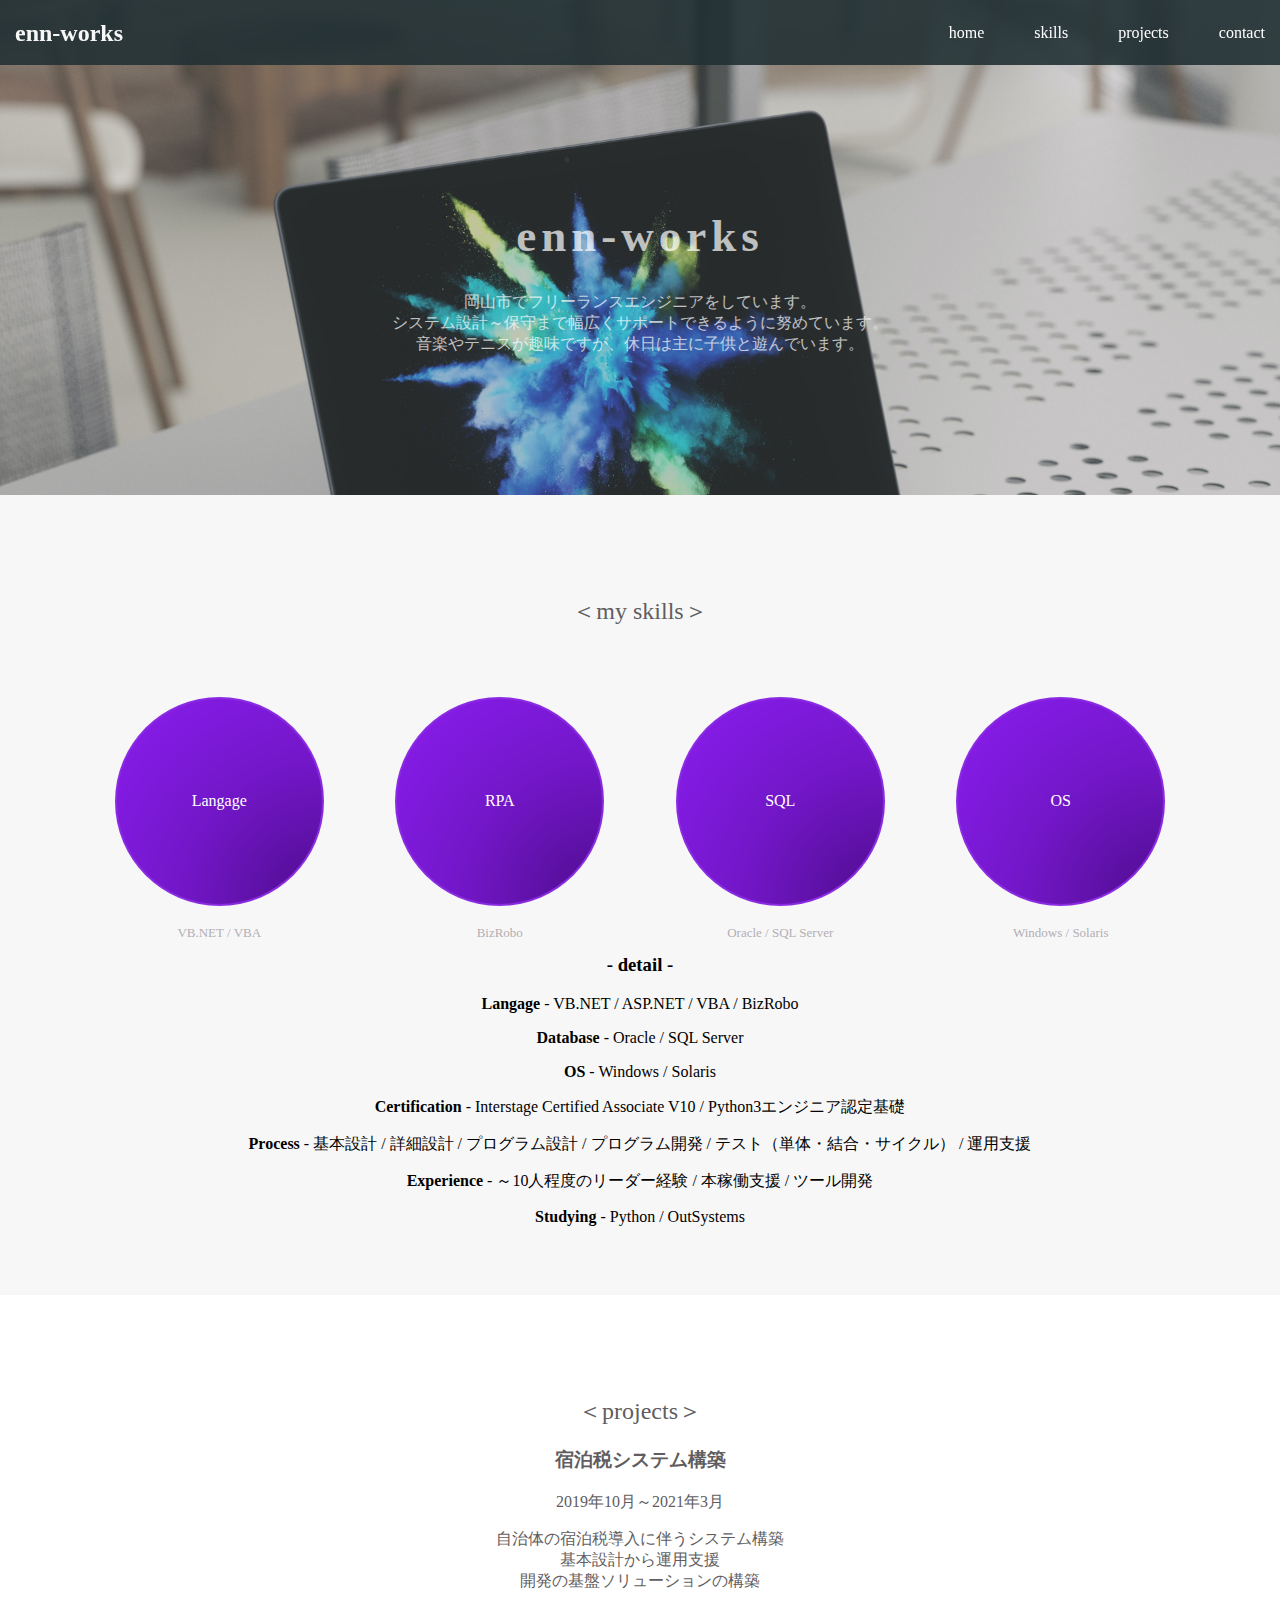
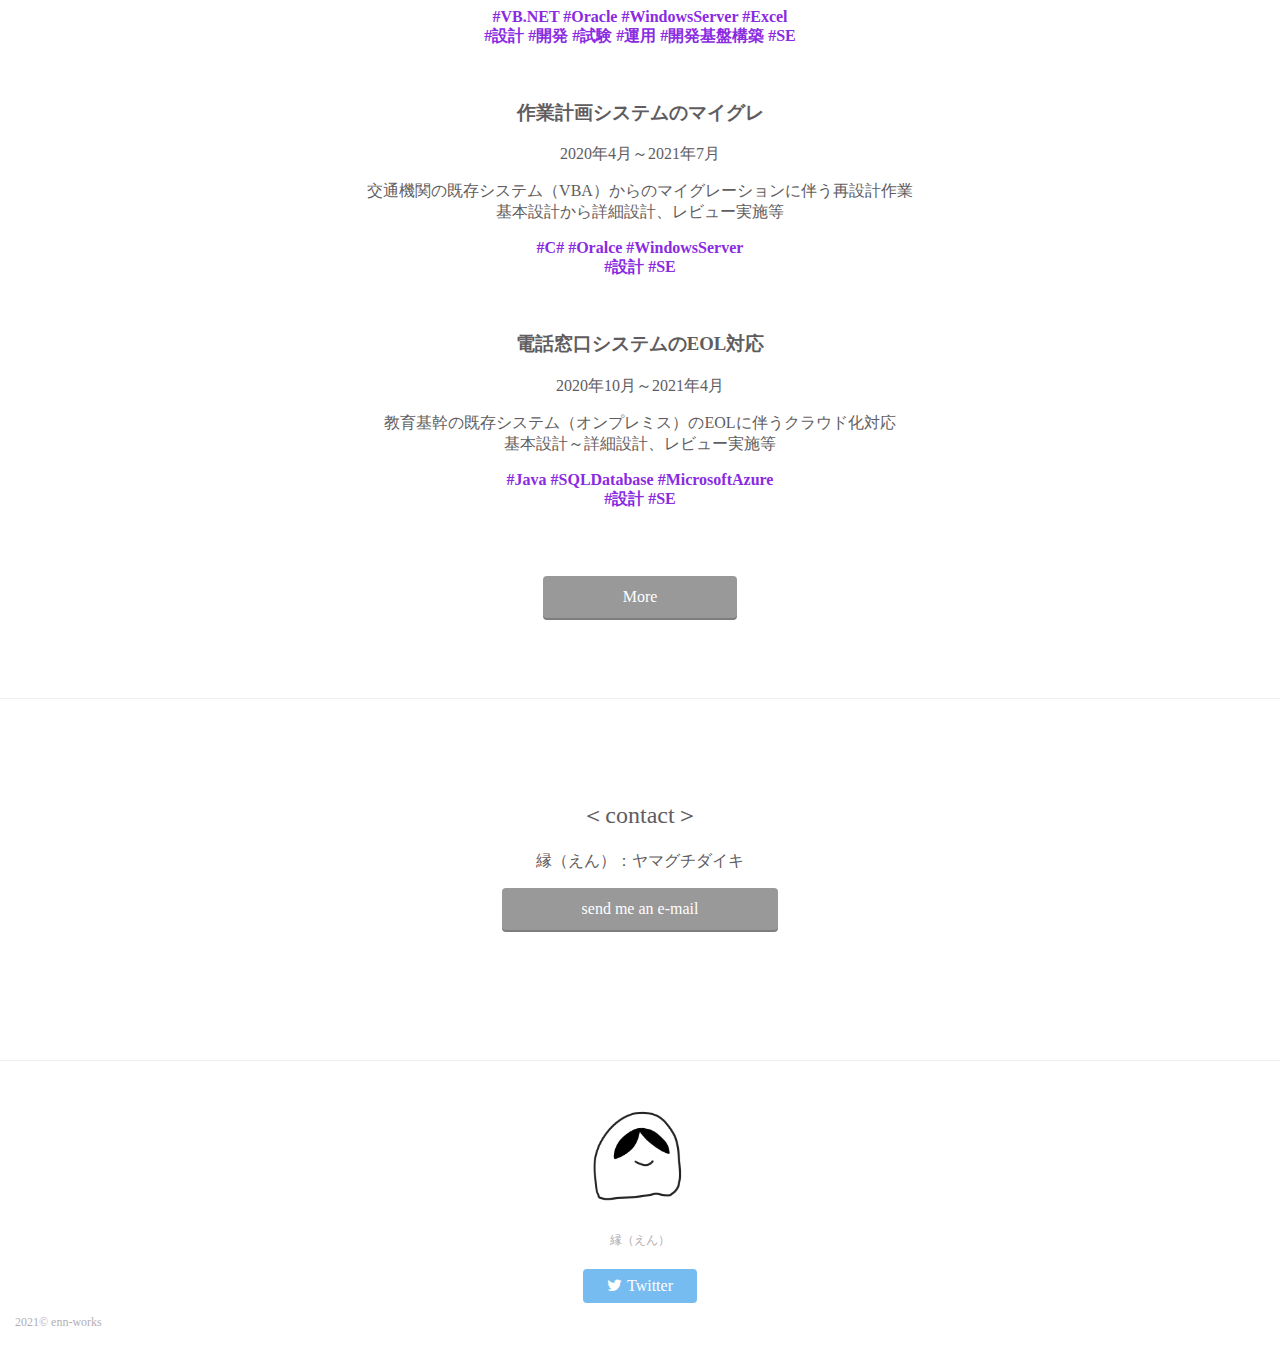
==== index.html @ 884e98d0 "Update index.html" ====
<!DOCTYPE html>
<html>

<head>
  <meta charset="utf-8">
  <meta name="viewport" content="width=device-width, initial-scale=1.0">
  <title>enn-works</title>
  <link rel="icon" href="/favicon.ico" id="favicon">
  <link href="https://maxcdn.bootstrapcdn.com/font-awesome/4.7.0/css/font-awesome.min.css" rel="stylesheet"
    integrity="sha384-wvfXpqpZZVQGK6TAh5PVlGOfQNHSoD2xbE+QkPxCAFlNEevoEH3Sl0sibVcOQVnN" crossorigin="anonymous">
  <link rel="stylesheet" type="text/css" href="stylesheet.css">
</head>

<body>
  <header>
    <div class="container">
      <div class="header-left">
        <h2>enn-works</h2>
      </div>
      <span class="fa fa-bars menu-icon"></span>
      <div class="header-right">
        <a href="index.html">home</a>
        <a href="#skills">skills</a>
        <a href="#projects">projects</a>
        <a href="#contact">contact</a>
      </div>
    </div>
  </header>
  <div class="top-wrapper">
    <div class="container">
      <h1>enn-works</h1>
      <p>岡山市でフリーランスエンジニアをしています。<br>システム設計～保守まで幅広くサポートできるように努めています。<br>音楽やテニスが趣味ですが、休日は主に子供と遊んでいます。</p>
    </div>
  </div>
  <div class="skill-wrapper" id="skills">
    <div class="container">
      <div class="heading">
        <h2>＜my skills＞</h2>
      </div>
      <div class="skills">
        <div class="skill">
          <div class="skill-icon">
            <img src="skills.png">
            <p>Langage</p>
          </div>
          <p class="text-contents">VB.NET / VBA</p>
        </div>
        <div class="skill">
          <div class="skill-icon">
            <img src="skills.png">
            <p>RPA</p>
          </div>
          <p class="text-contents">BizRobo</p>
        </div>
        <div class="skill">
          <div class="skill-icon">
            <img src="skills.png">
            <p>SQL</p>
          </div>
          <p class="text-contents">Oracle / SQL Server</p>
        </div>
        <div class="skill">
          <div class="skill-icon">
            <img src="skills.png">
            <p>OS</p>
          </div>
          <p class="text-contents">Windows / Solaris</p>
        </div>
        <br><br>
        <div class="">
          <h3>- detail -</h3>
          <p><b>Langage</b> - VB.NET / ASP.NET / VBA / BizRobo</p>
          <p><b>Database</b> - Oracle / SQL Server</p>
          <p><b>OS</b> - Windows / Solaris</p>
          <p><b>Certification</b> - Interstage Certified Associate V10 / Python3エンジニア認定基礎</p>
          <p><b>Process</b> - 基本設計 / 詳細設計 / プログラム設計 / プログラム開発 / テスト（単体・結合・サイクル） / 運用支援</p>
          <p><b>Experience</b> - ～10人程度のリーダー経験 / 本稼働支援 / ツール開発</p>
          <p><b>Studying</b> - Python / OutSystems</p>
        </div>
      </div>
      <div class="clear"></div>
    </div>
  </div>
  <div class="message-wrapper" id="projects">
    <div class="container">
      <div class="heading">
        <h2>＜projects＞</h2>
        <h3><b>宿泊税システム構築</b></h3>
        <p>2019年10月～2021年3月</p>
        <p>自治体の宿泊税導入に伴うシステム構築<br>基本設計から運用支援<br>開発の基盤ソリューションの構築</p>
        <p class="tag">#VB.NET #Oracle #WindowsServer #Excel<br>#設計 #開発 #試験 #運用 #開発基盤構築 #SE</p>
        <br>
        <h3><b>作業計画システムのマイグレ</b></h3>
        <p>2020年4月～2021年7月</p>
        <p>交通機関の既存システム（VBA）からのマイグレーションに伴う再設計作業<br>基本設計から詳細設計、レビュー実施等</p>
        <p class="tag">#C# #Oralce #WindowsServer<br>#設計 #SE</p>
        <br>
        <h3><b>電話窓口システムのEOL対応</b></h3>
        <p>2020年10月～2021年4月</p>
        <p>教育基幹の既存システム（オンプレミス）のEOLに伴うクラウド化対応<br>基本設計～詳細設計、レビュー実施等</p>
        <p class="tag">#Java #SQLDatabase #MicrosoftAzure<br>#設計 #SE</p>
      </div>
      <a href="projects.html"><span class="btn message">More</span></a>
    </div>
  </div>
  <div class="message-wrapper" id="contact">
    <div class="container">
      <div class="heading">
        <h2>＜contact＞</h2>
        <p>縁（えん）：ヤマグチダイキ</p>
        <a href="mailto:oensystems&#64;gmail.com"><span class="btn message">send me an e-mail</span></a>
      </div>
    </div>
  </div>
  <footer>
    <div class="container">
      <div class="btn-wrapper">
        <img src="enn-icon.png">
        <p>縁（えん）</p>
        <a href="https://twitter.com/enn_works" class="btn twitter"><span class="fa fa-twitter"></span>Twitter</a>
      </div>
      <p>2021© enn-works</p>
    </div>
  </footer>
</body>

</html>
---- stylesheet.css ----
* {
  box-sizing: border-box;
}

body {
  margin: 0;
  font-family: "Hiragino Kaku Gothic ProN";
}

a {
  text-decoration: none;
}

.container {
  width: 100%;
  padding: 0 15px;
  margin: 0 auto;
}

.top-wrapper {
  padding: 180px 0 100px 0;
  background-image: url(top.png);
  background-size: cover;
  color: white;
  text-align: center;
}

.top-wrapper h1 {
  opacity: 0.7;
  font-size: 45px;
  letter-spacing: 5px;
}

.top-wrapper p {
  opacity: 0.7;
  font-size: 16px;
  margin-bottom: 40px;
}

.btn-wrapper {
  text-align: center;
}

.btn-wrapper p {
  margin-bottom: 20px;
}

.signup {
  background-color: #239b76;
}

.facebook {
  background-color: #3b5998;
  margin-right: 10px;
}

.twitter {
  background-color: #55acee;
}

.btn {
  padding: 8px 24px;
  color: white;
  display: inline-block;
  opacity: 0.8;
  border-radius: 4px;
  text-align: center;
}

.btn:hover {
  opacity: 1;
}

.fa {
  margin-right: 5px;
}

header {
  height: 65px;
  width: 100%;
  background-color: rgba(34,49,52,0.9);
  position :fixed;
  top: 0;
  z-index: 10;
}

.logo {
  width: 124px;
  margin-top: 20px;
}

.header-left {
  float: left;
  color: #f7f7f7;
}

.header-right {
  float: right;
  margin-right: -25px;
}

.header-right a {
  line-height: 65px;
  padding: 0 25px;
  color: white;
  display: block;
  float: left;
  transition: all 0.5s;
}

.header-right a:hover {
  background-color: rgba(255,255,255,0.3);
}

.skill-wrapper {
  height: 800px;
  padding-bottom: 80px;
  padding-left: 5%;
  padding-right: 5%;
  background-color: #f7f7f7;
  text-align: center;
}

.heading {
  padding-top: 80px;
  padding-bottom: 50px;
  color: #5f5d60;
}

.heading h2 {
  font-weight: normal;
}

.skill {
  float: left;
  width: 25%;
}

.skill-icon {
  position: relative;
}

.skill-icon p {
  position: absolute;
  top: 37%;
  width: 100%;
  color: white;
}

.text-contents {
  width: 80%;
  display: inline-block;
  margin-top: 15px;
  font-size: 13px;
  color: #b3aeb5;
}

.heading h3 {
  font-weight: normal;
}

.message-wrapper {
  border-bottom: 1px solid #eee;
  padding-bottom: 80px;
  text-align: center;
}

.message {
  padding: 12px 80px;
  background-color:gray;
  cursor: pointer;
  box-shadow: 0px 2px #5f5d60;
}

.tag {
  font-weight: bold;
  color:blueviolet;
}

.message:active {
  position: relative;
  top: 7px;
  box-shadow: none;
}

footer img {
  width: 125px;
}

footer p {
  color: #b3aeb5;
  font-size: 12px;
}

footer {
  padding-top: 30px;
  padding-bottom: 20px;
}

.menu-icon {
  color: white;
  float: right;
  font-size: 25px;
  padding: 21px 0;
  display: none;
}

.clear {
  clear: left;
}

@media all and (max-width: 1000px) {
  .skill {
    width: 50%;
    margin-bottom: 50px;
  }

  .skill-wrapper {
    height: 990px;
  }

  footer {
    text-align: center;
  }
}

@media all and (max-width: 750px) {
  .top-wrapper h1 {
    font-size: 32px;
  }

  .heading h2 {
    font-size: 20px;
  }
}

@media all and (max-width: 670px) {
  .header-right {
    display: none;
  }

  .menu-icon {
    display: block;
  }

  .top-wrapper .btn {
    width: 100%;
  }

  .twitter {
    margin-top: 10px;
  }

  .top-wrapper {
    text-align: left;
  }

  .top-wrapper h1 {
    font-size: 24px;
  }

  .top-wrapper p {
    font-size: 14px;
  }

  .skill {
    width: 100%;
  }

  .skill-wrapper {
    height: 2500px;
  }

  .message-wrapper .btn {
    width: 100%;
  }
}
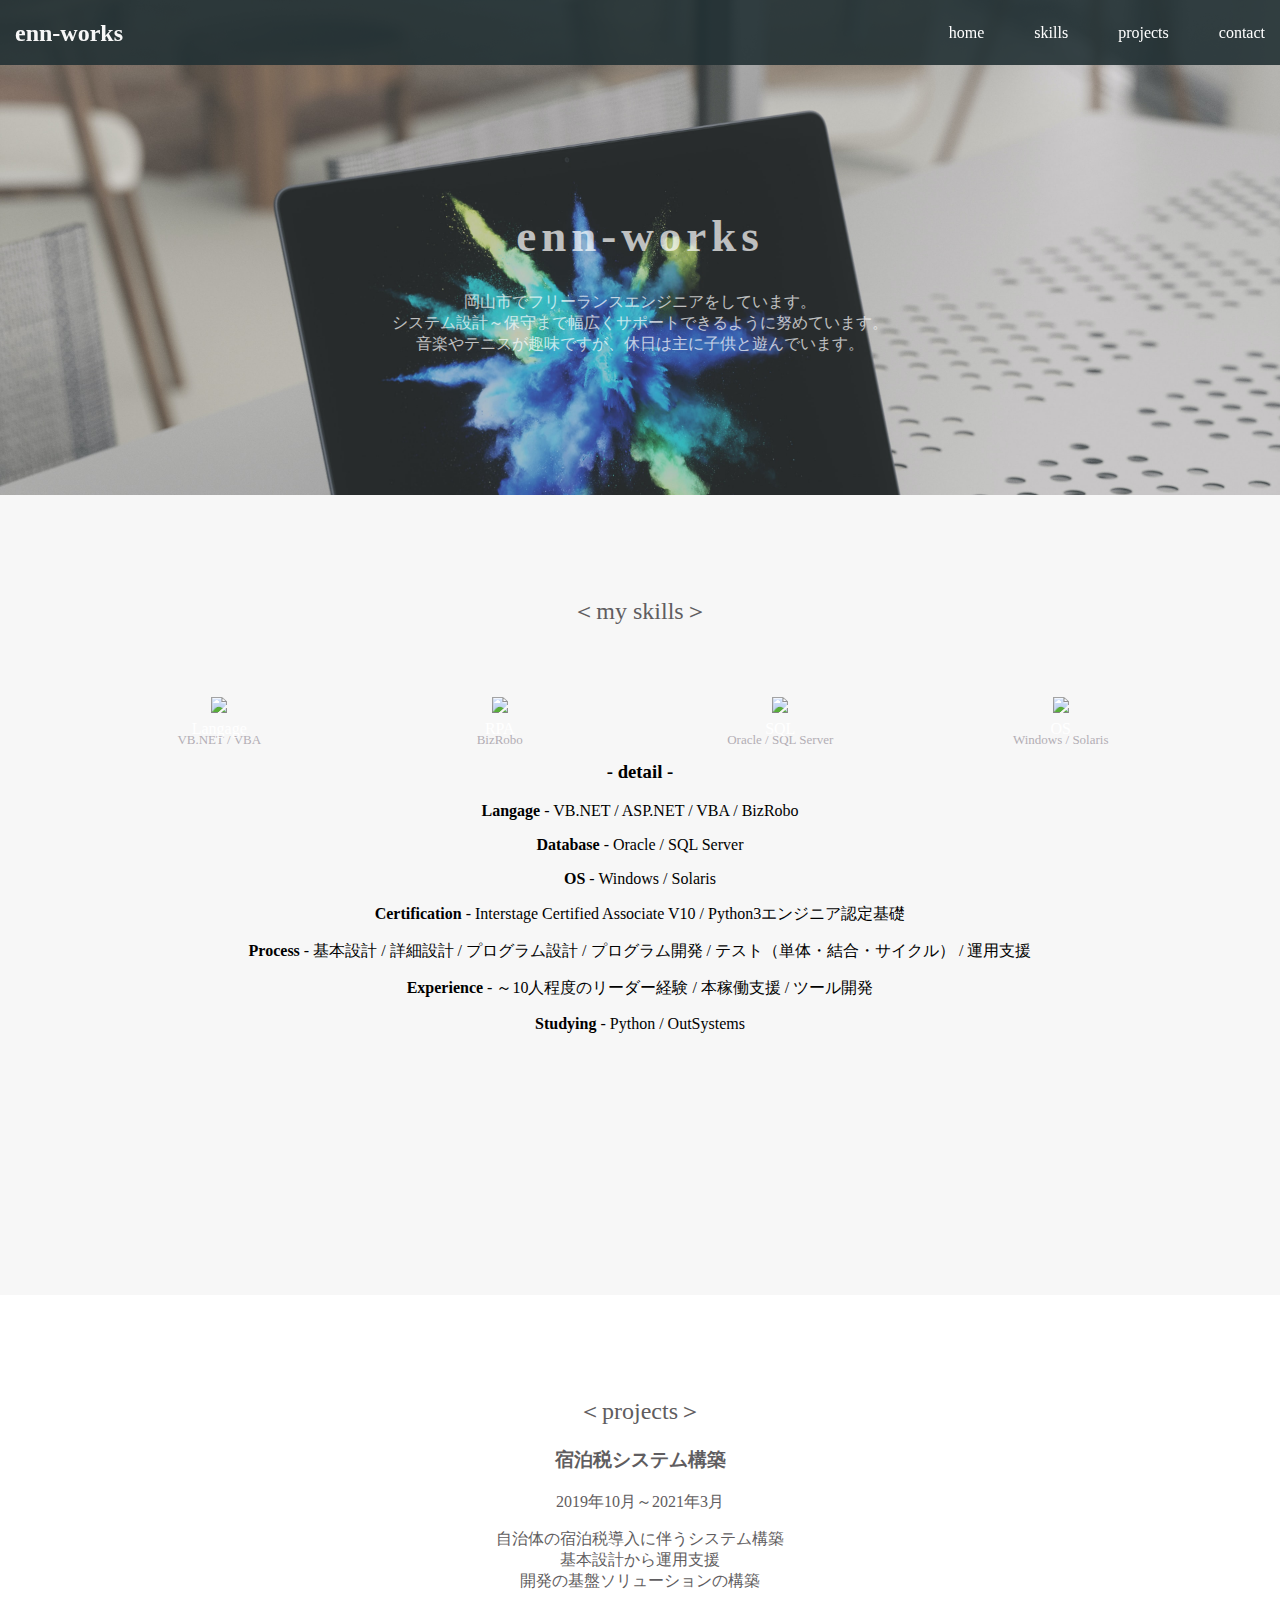
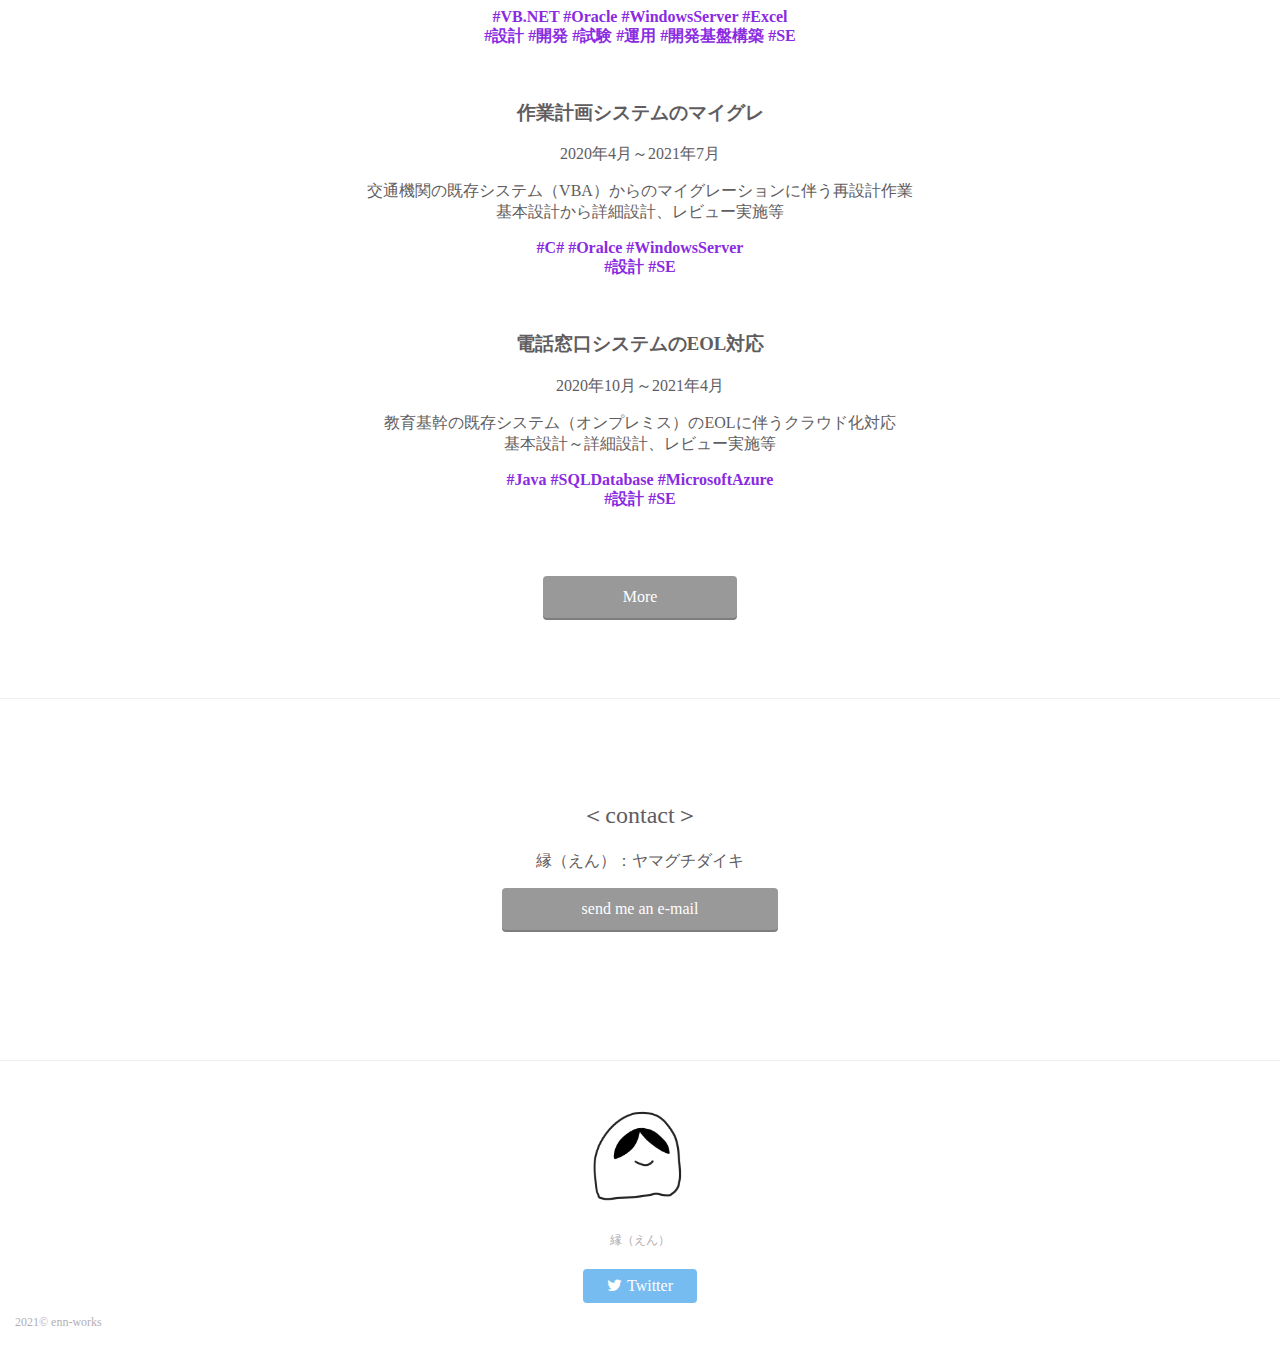
==== commit 222a3c4a: "Update index.html" ====
--- a/index.html
+++ b/index.html
@@ -5,7 +5,7 @@
   <meta charset="utf-8">
   <meta name="viewport" content="width=device-width, initial-scale=1.0">
   <title>enn-works</title>
-  <link rel="icon" href="/favicon.ico" id="favicon">
+  <link rel="icon" type="image/icon" href="https://enn-works.github.io/favicon.ico" />
   <link href="https://maxcdn.bootstrapcdn.com/font-awesome/4.7.0/css/font-awesome.min.css" rel="stylesheet"
     integrity="sha384-wvfXpqpZZVQGK6TAh5PVlGOfQNHSoD2xbE+QkPxCAFlNEevoEH3Sl0sibVcOQVnN" crossorigin="anonymous">
   <link rel="stylesheet" type="text/css" href="stylesheet.css">
@@ -40,28 +40,28 @@
       <div class="skills">
         <div class="skill">
           <div class="skill-icon">
-            <img src="skills.png">
+            <img src="skills-lang.png">
             <p>Langage</p>
           </div>
           <p class="text-contents">VB.NET / VBA</p>
         </div>
         <div class="skill">
           <div class="skill-icon">
-            <img src="skills.png">
+            <img src="skills-rpa.png">
             <p>RPA</p>
           </div>
           <p class="text-contents">BizRobo</p>
         </div>
         <div class="skill">
           <div class="skill-icon">
-            <img src="skills.png">
+            <img src="skills-sql.png">
             <p>SQL</p>
           </div>
           <p class="text-contents">Oracle / SQL Server</p>
         </div>
         <div class="skill">
           <div class="skill-icon">
-            <img src="skills.png">
+            <img src="skills-os.png">
             <p>OS</p>
           </div>
           <p class="text-contents">Windows / Solaris</p>
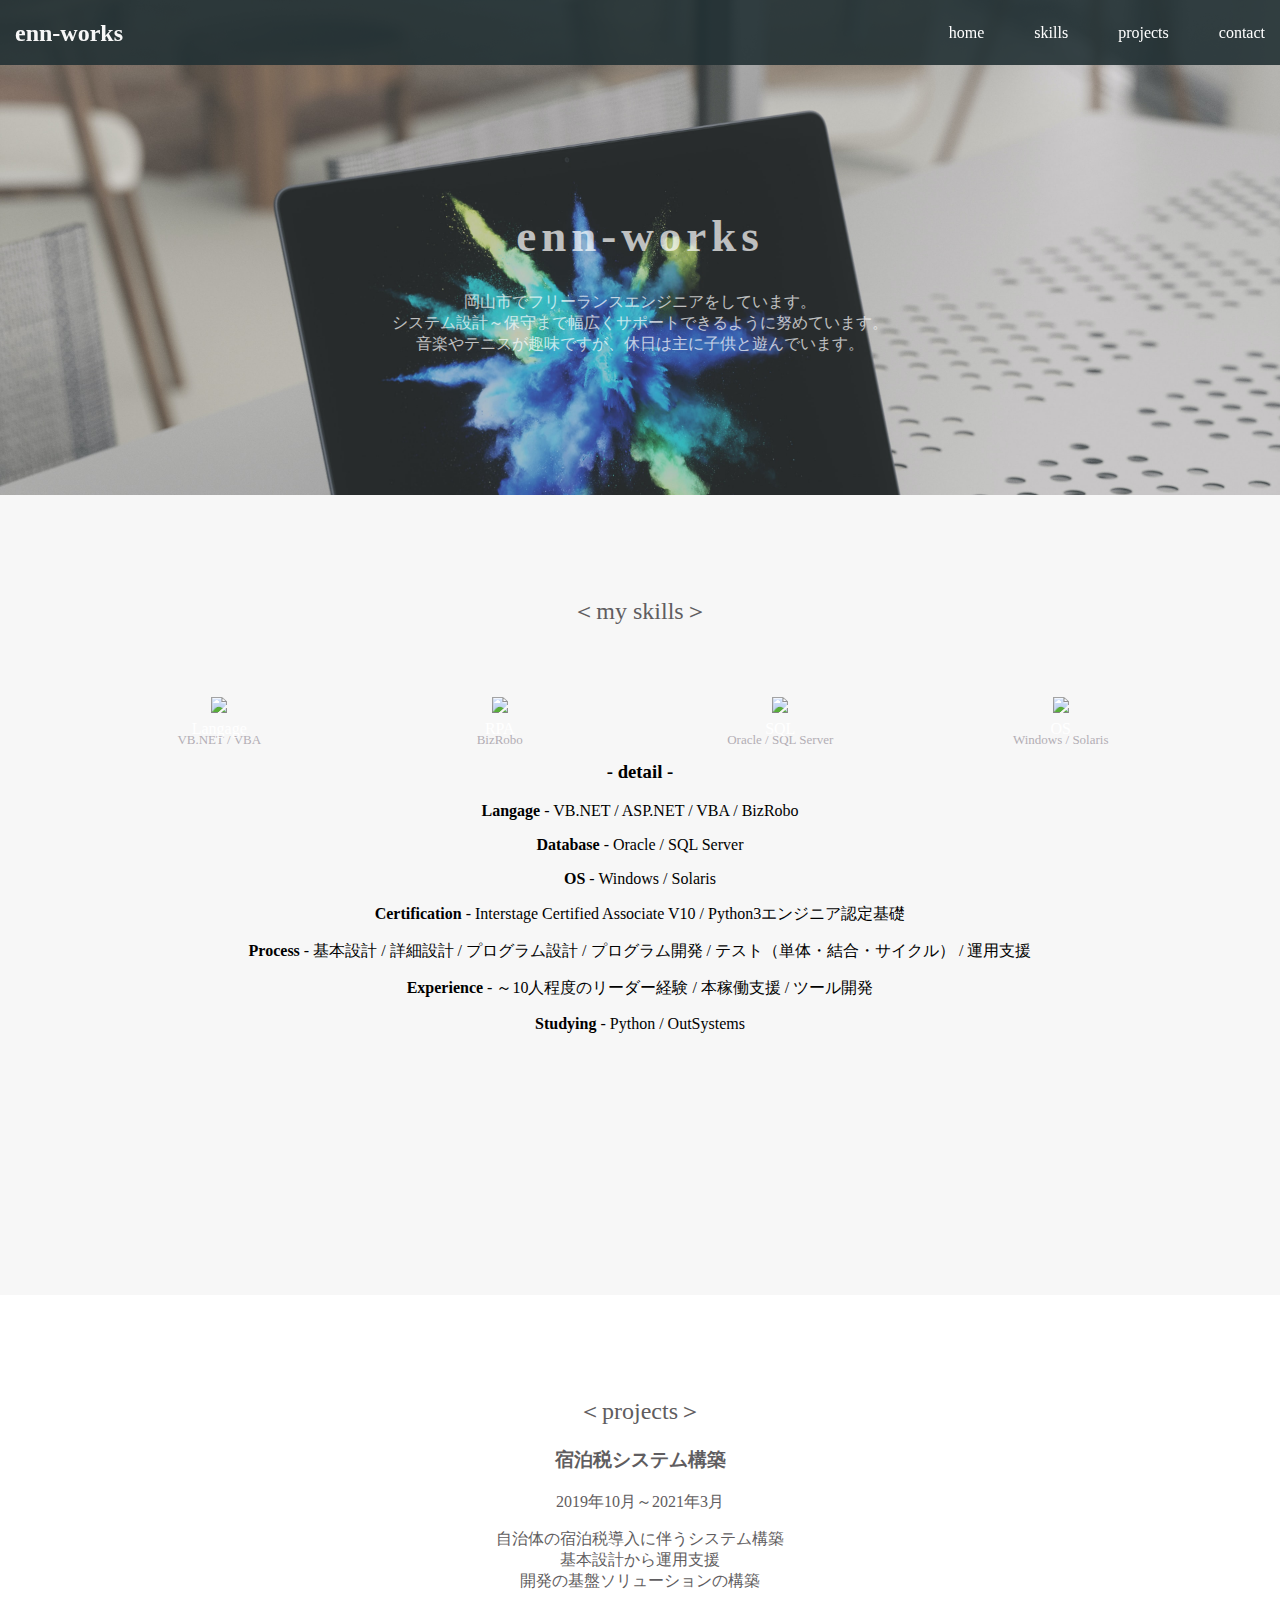
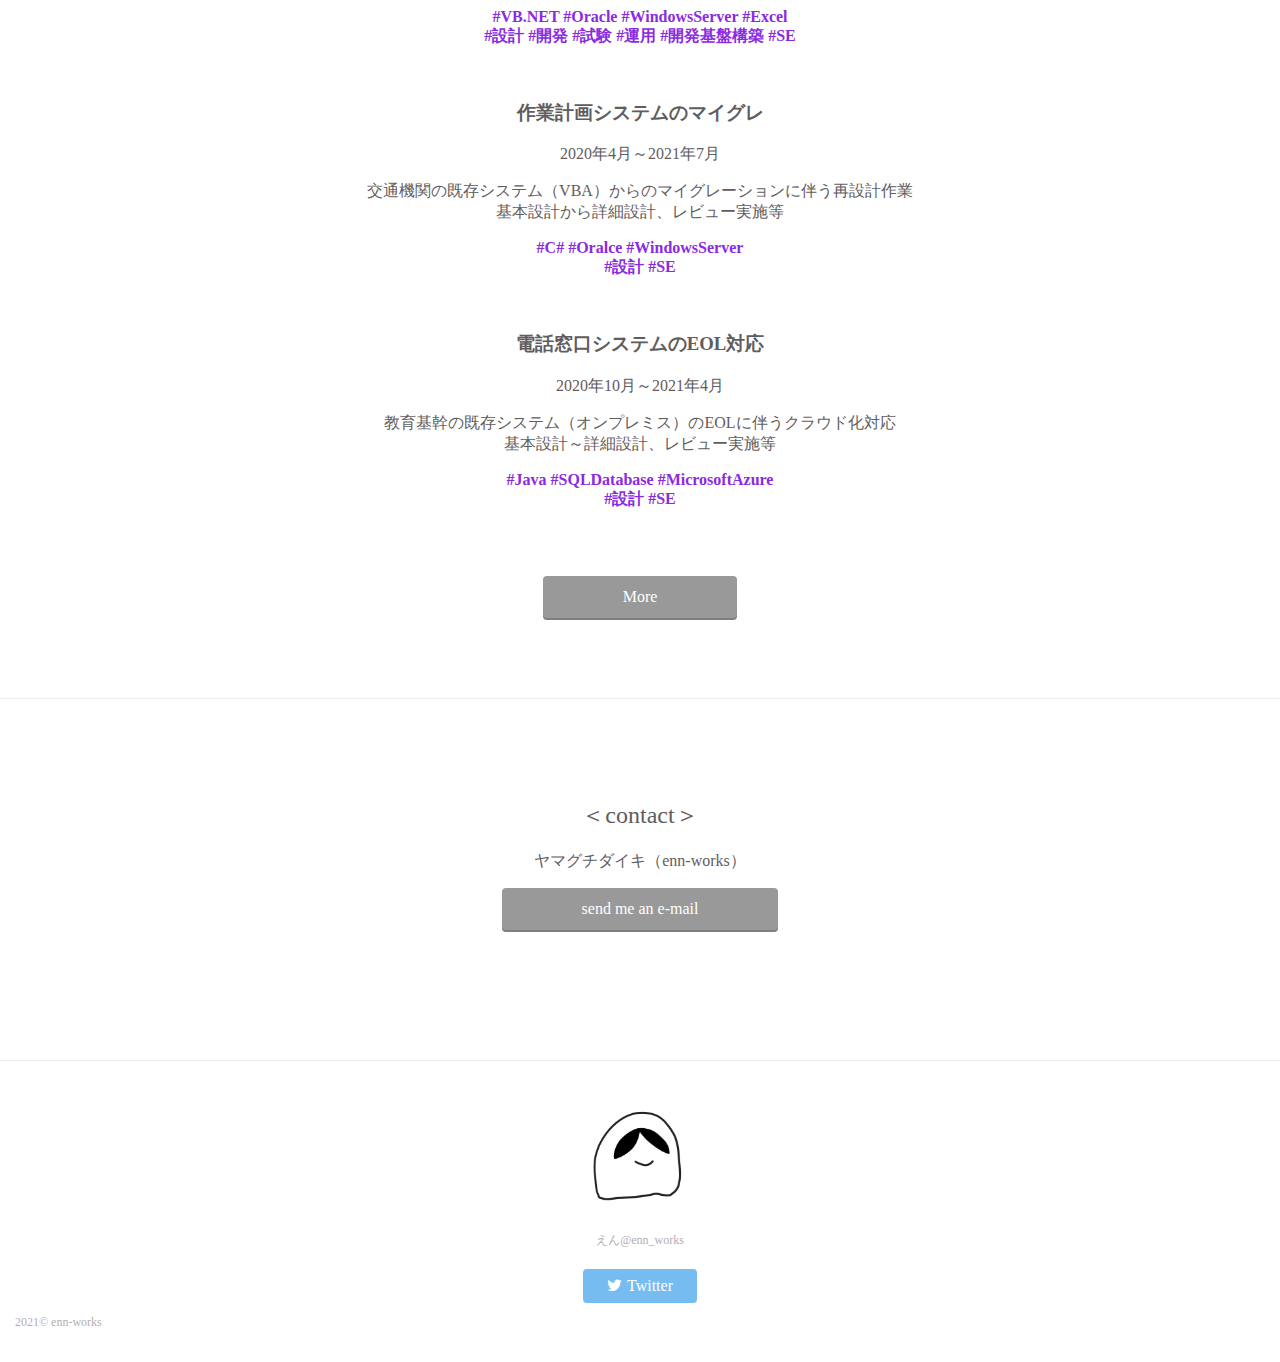
==== commit 119df4d3: "Update index.html" ====
--- a/index.html
+++ b/index.html
@@ -107,7 +107,7 @@
     <div class="container">
       <div class="heading">
         <h2>＜contact＞</h2>
-        <p>縁（えん）：ヤマグチダイキ</p>
+        <p>ヤマグチダイキ（enn-works）</p>
         <a href="mailto:oensystems&#64;gmail.com"><span class="btn message">send me an e-mail</span></a>
       </div>
     </div>
@@ -116,7 +116,7 @@
     <div class="container">
       <div class="btn-wrapper">
         <img src="enn-icon.png">
-        <p>縁（えん）</p>
+        <p>えん@enn_works</p>
         <a href="https://twitter.com/enn_works" class="btn twitter"><span class="fa fa-twitter"></span>Twitter</a>
       </div>
       <p>2021© enn-works</p>
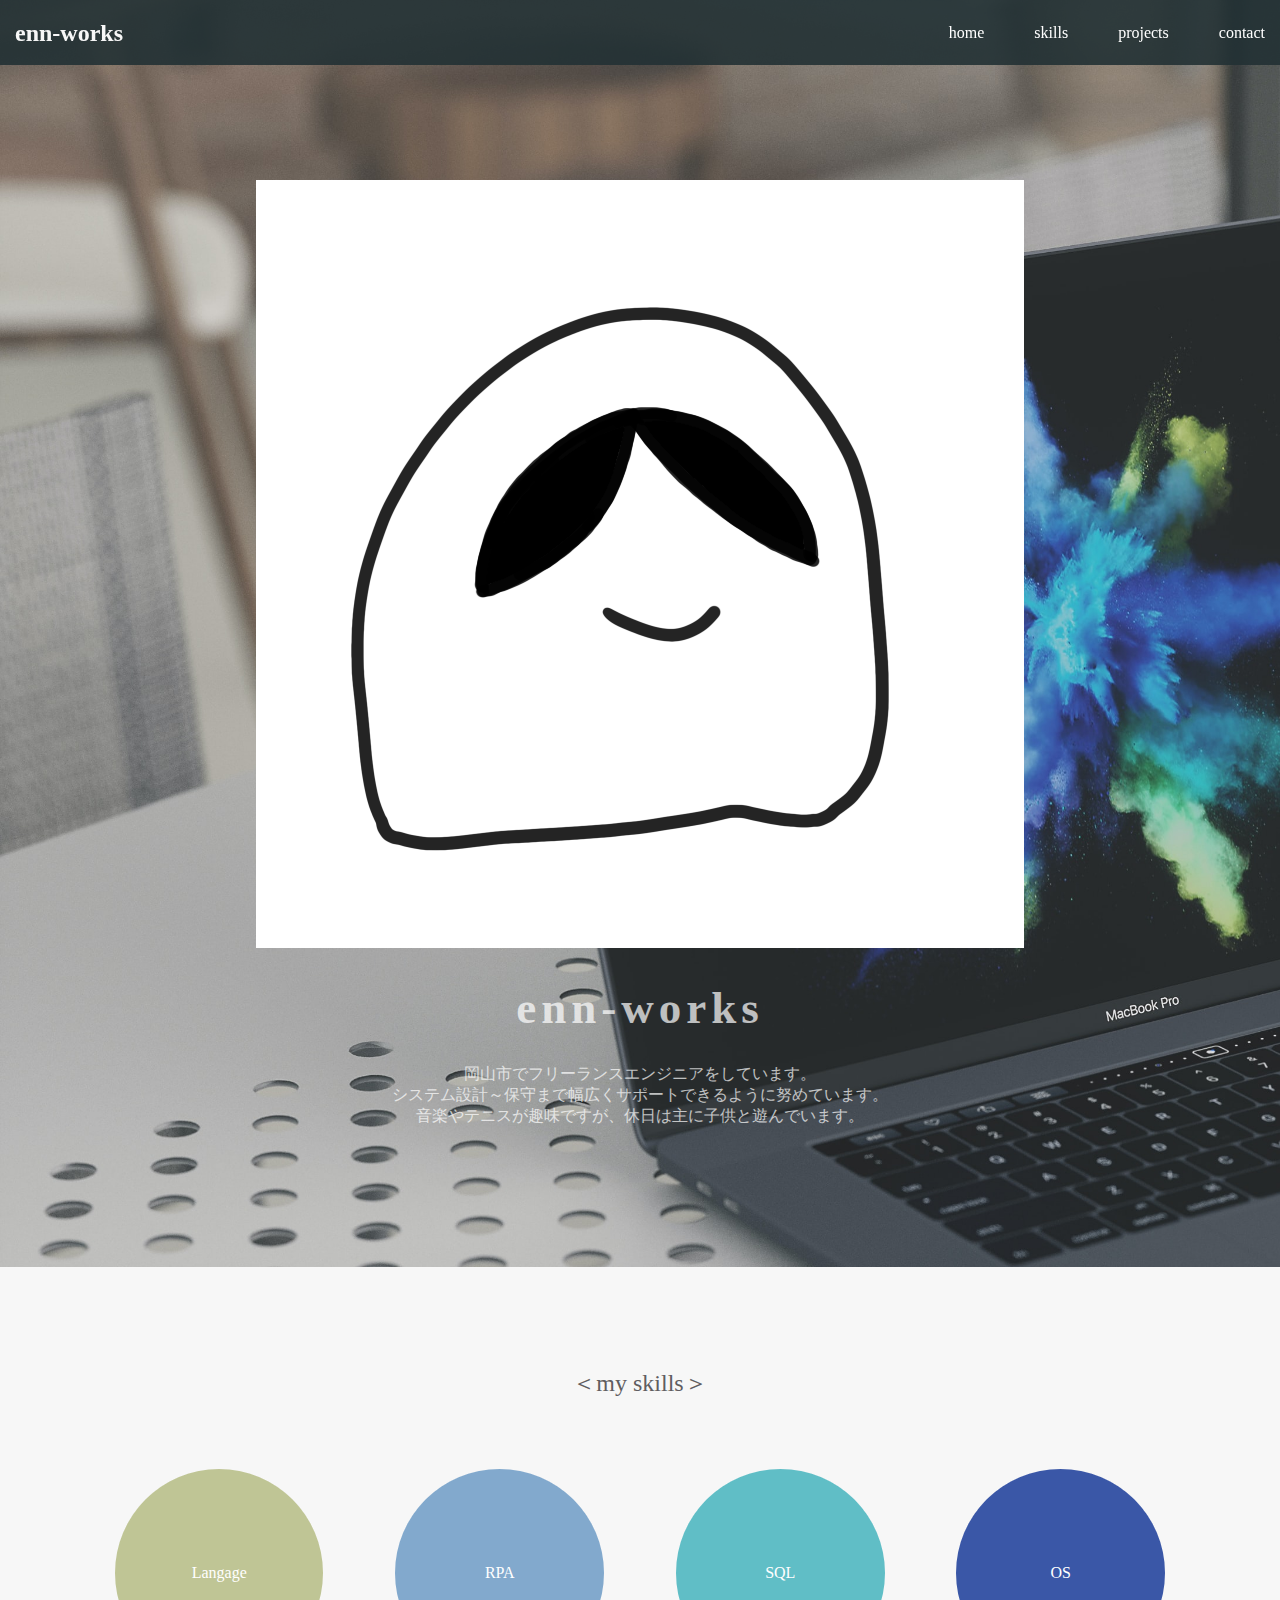
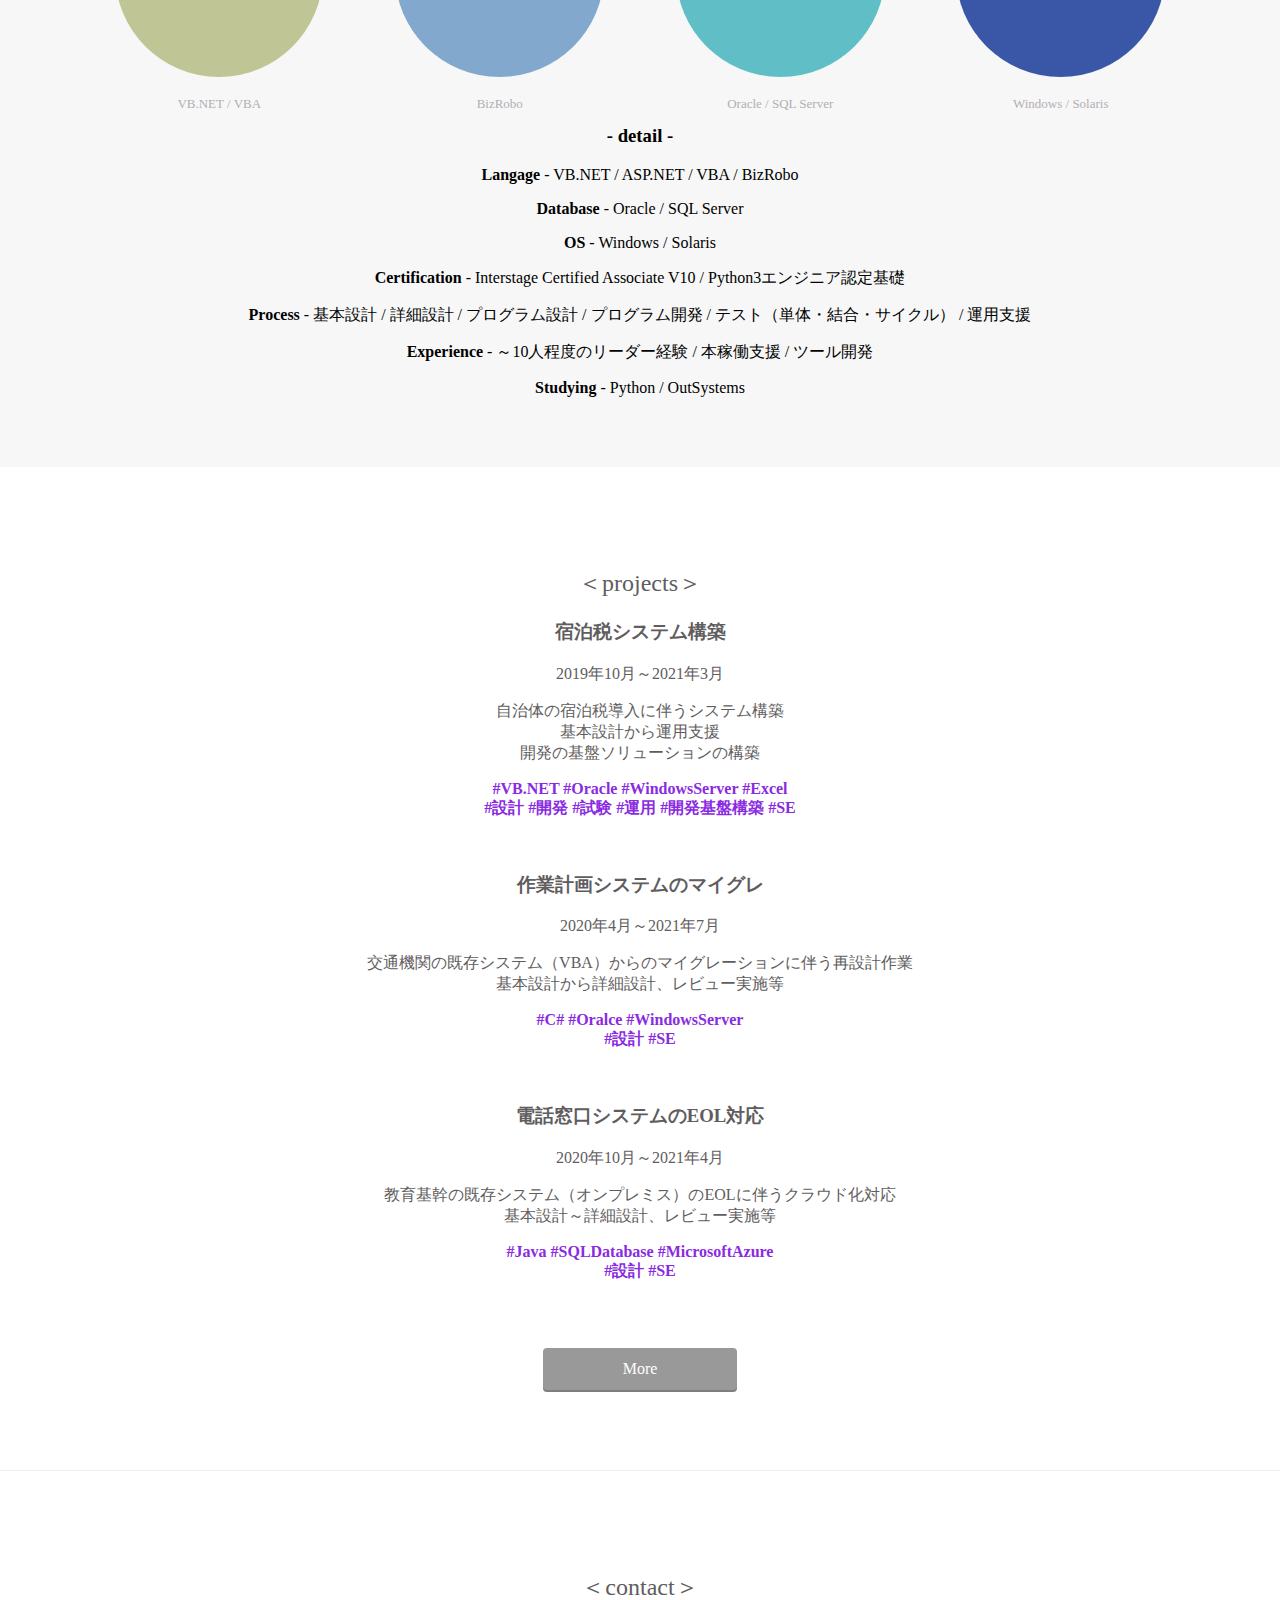
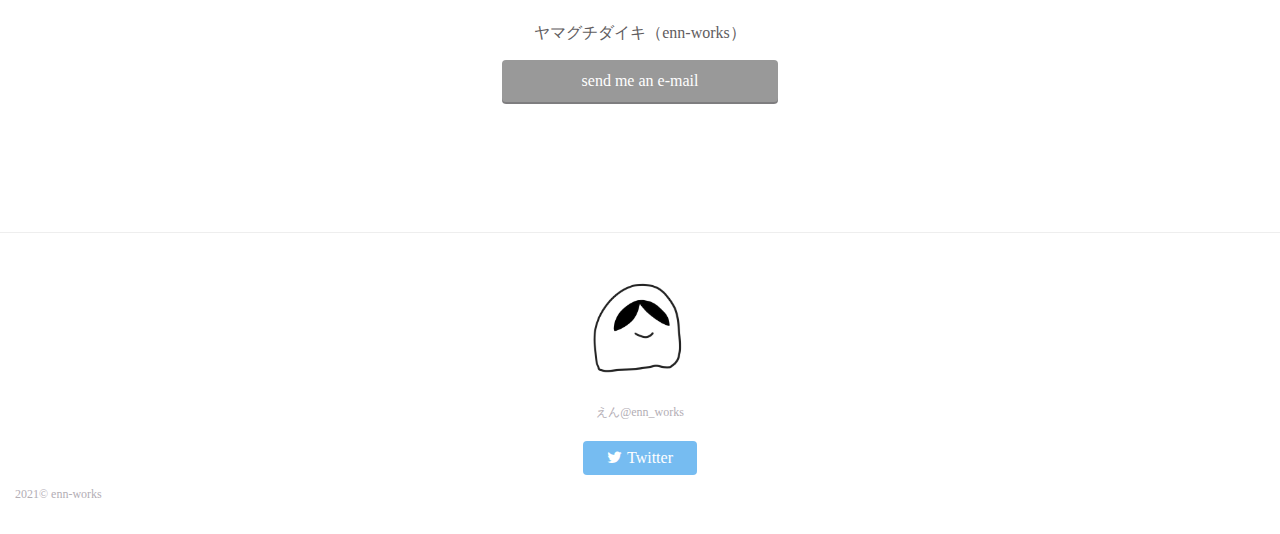
==== commit ea8c4d30: "Update index.html" ====
--- a/index.html
+++ b/index.html
@@ -5,7 +5,7 @@
   <meta charset="utf-8">
   <meta name="viewport" content="width=device-width, initial-scale=1.0">
   <title>enn-works</title>
-  <link rel="icon" type="image/icon" href="https://enn-works.github.io/favicon.ico" />
+  <link rel="shortcut icon" type="image/x-icon" href="enn-favicon.ico?">
   <link href="https://maxcdn.bootstrapcdn.com/font-awesome/4.7.0/css/font-awesome.min.css" rel="stylesheet"
     integrity="sha384-wvfXpqpZZVQGK6TAh5PVlGOfQNHSoD2xbE+QkPxCAFlNEevoEH3Sl0sibVcOQVnN" crossorigin="anonymous">
   <link rel="stylesheet" type="text/css" href="stylesheet.css">
@@ -28,6 +28,7 @@
   </header>
   <div class="top-wrapper">
     <div class="container">
+      <img src="enn-icon.png">
       <h1>enn-works</h1>
       <p>岡山市でフリーランスエンジニアをしています。<br>システム設計～保守まで幅広くサポートできるように努めています。<br>音楽やテニスが趣味ですが、休日は主に子供と遊んでいます。</p>
     </div>
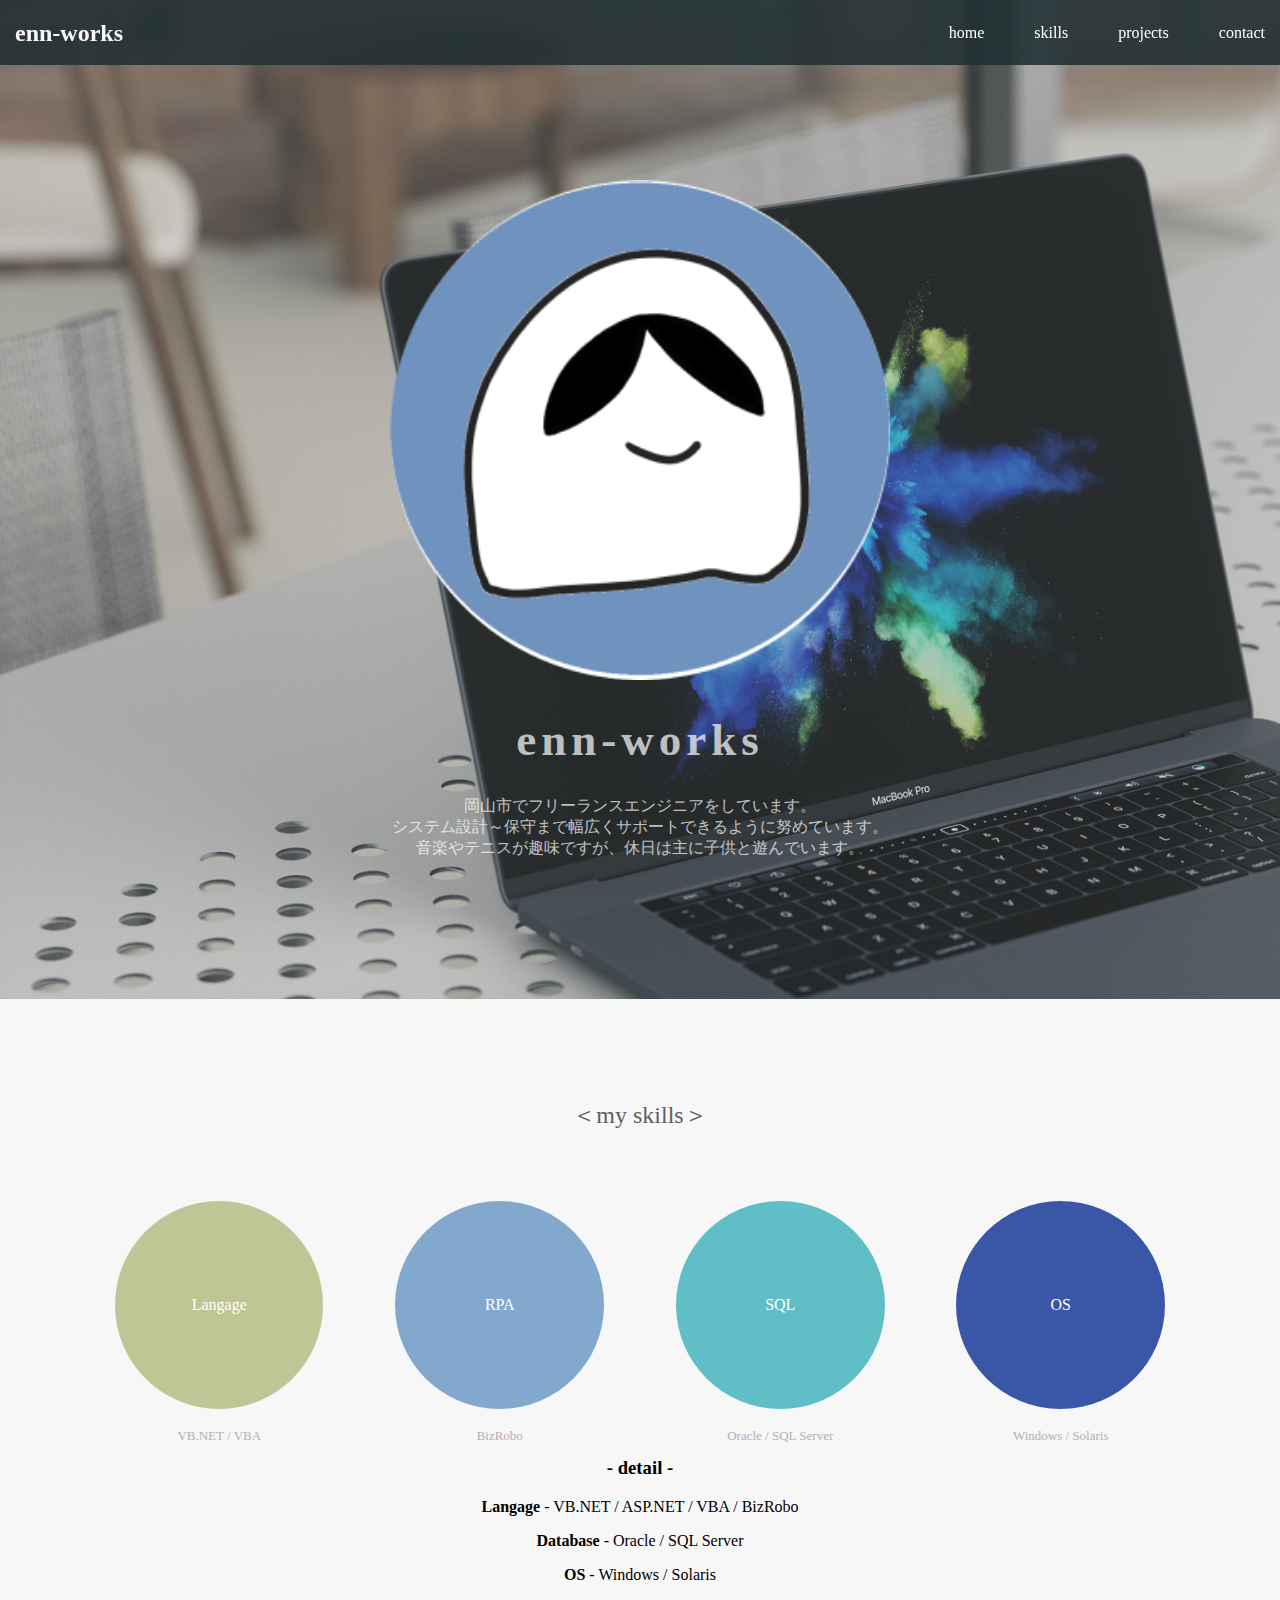
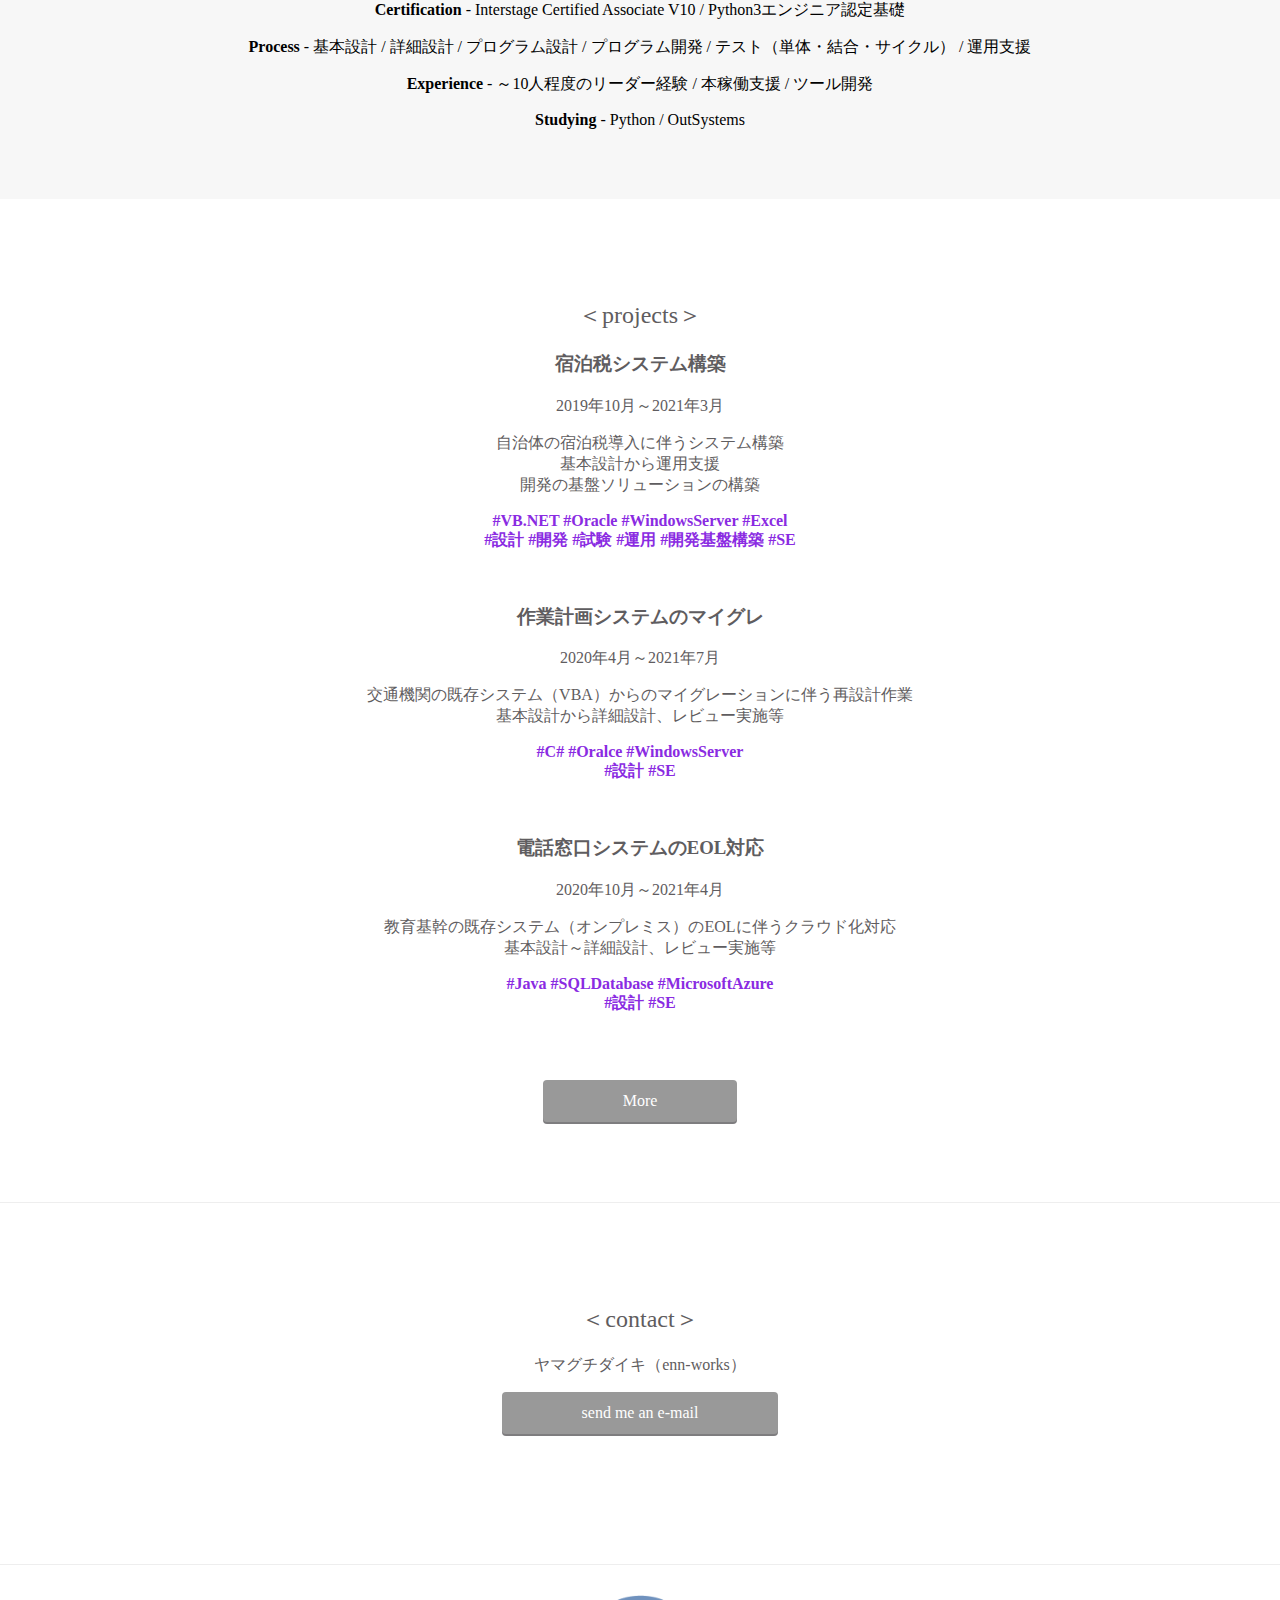
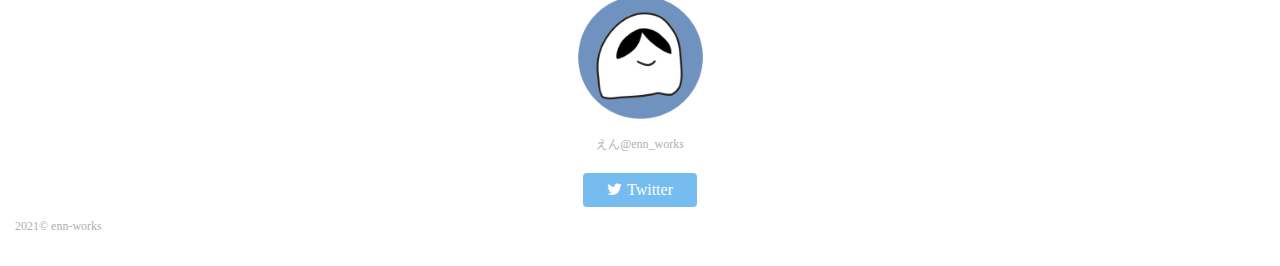
==== commit b75e759b: "Update index.html" ====
--- a/index.html
+++ b/index.html
@@ -28,7 +28,7 @@
   </header>
   <div class="top-wrapper">
     <div class="container">
-      <img src="enn-icon.png">
+      <img src="enn-icon.png" width="40%" height="40%">
       <h1>enn-works</h1>
       <p>岡山市でフリーランスエンジニアをしています。<br>システム設計～保守まで幅広くサポートできるように努めています。<br>音楽やテニスが趣味ですが、休日は主に子供と遊んでいます。</p>
     </div>
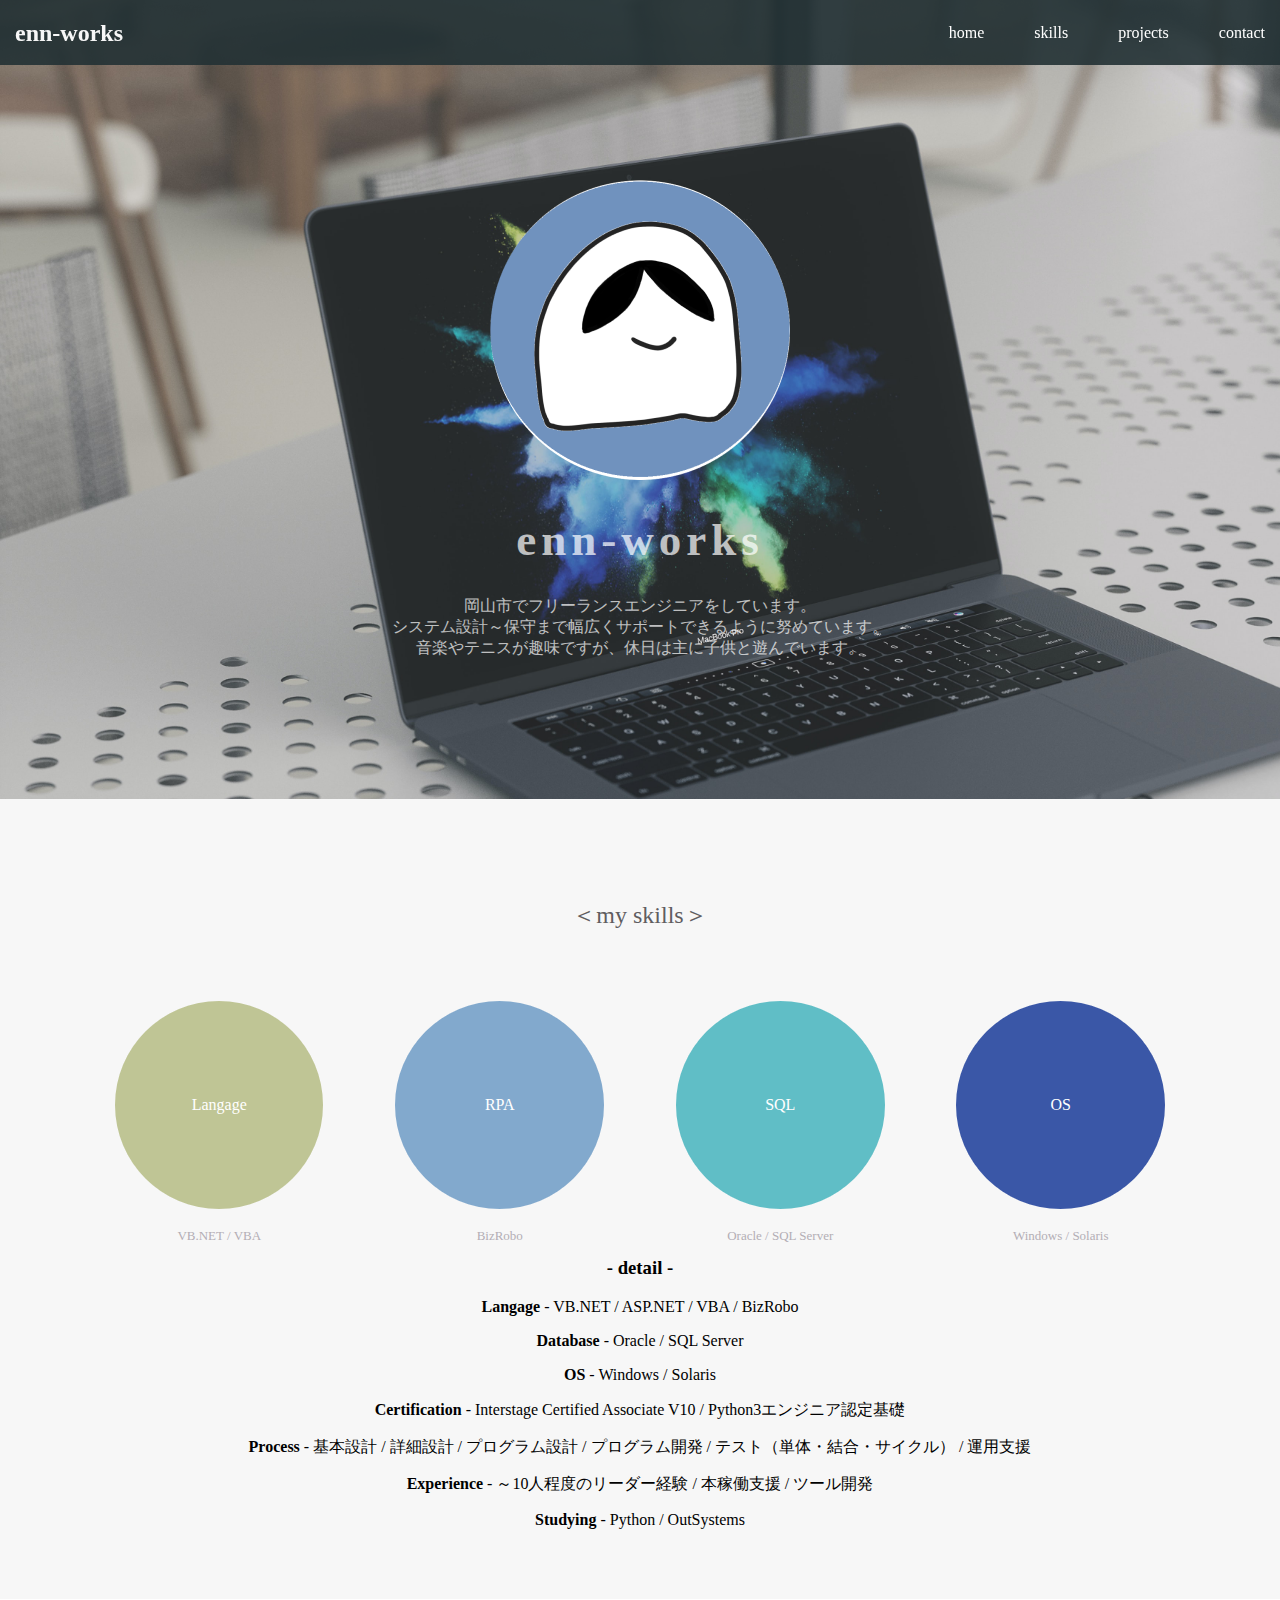
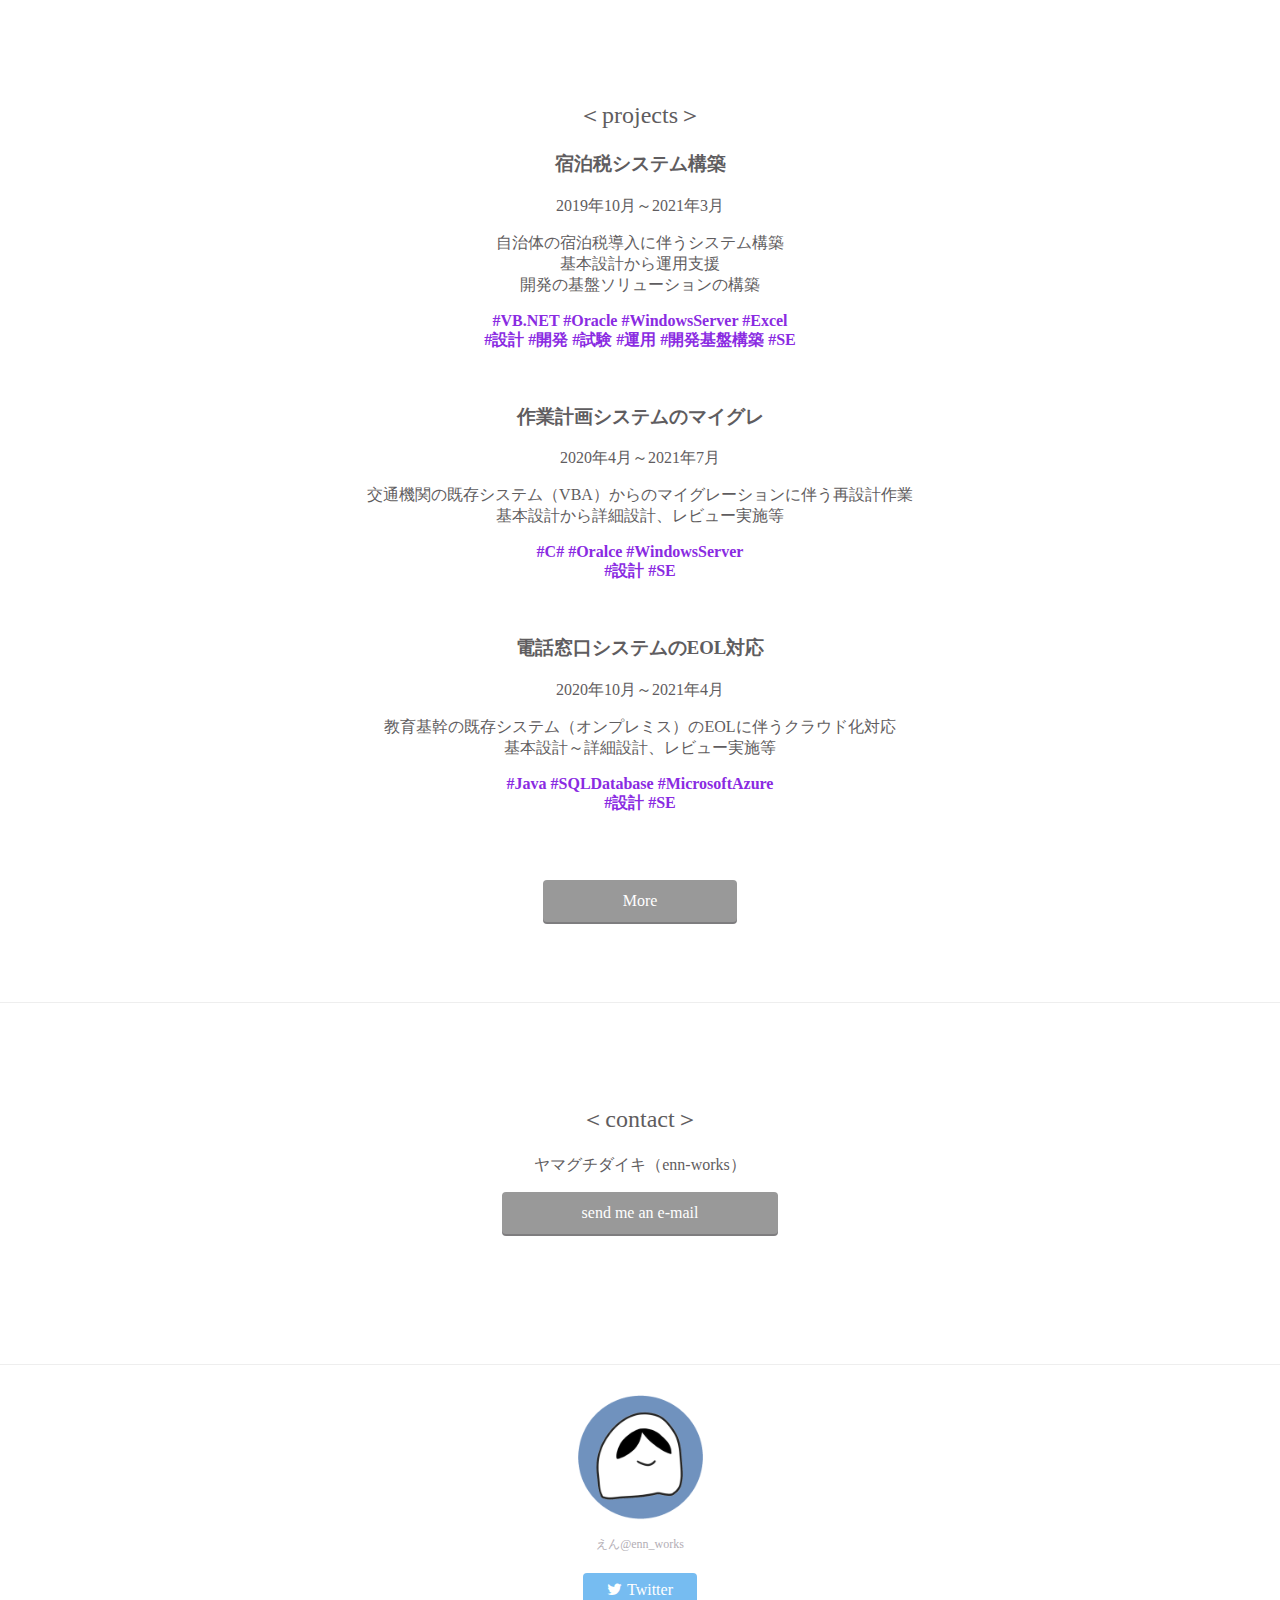
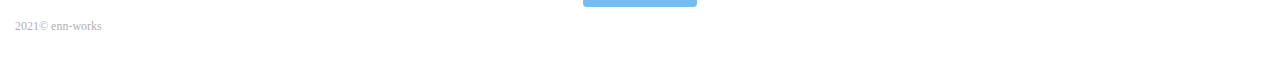
==== commit 05e6cae4: "Update index.html" ====
--- a/index.html
+++ b/index.html
@@ -28,7 +28,7 @@
   </header>
   <div class="top-wrapper">
     <div class="container">
-      <img src="enn-icon.png" width="40%" height="40%">
+      <img src="enn-icon.png" class="header-icon">
       <h1>enn-works</h1>
       <p>岡山市でフリーランスエンジニアをしています。<br>システム設計～保守まで幅広くサポートできるように努めています。<br>音楽やテニスが趣味ですが、休日は主に子供と遊んでいます。</p>
     </div>
--- a/stylesheet.css
+++ b/stylesheet.css
@@ -268,7 +268,7 @@
   }
 
   .skill-wrapper {
-    height: 2500px;
+    height: 2000px;
   }
 
   .message-wrapper .btn {
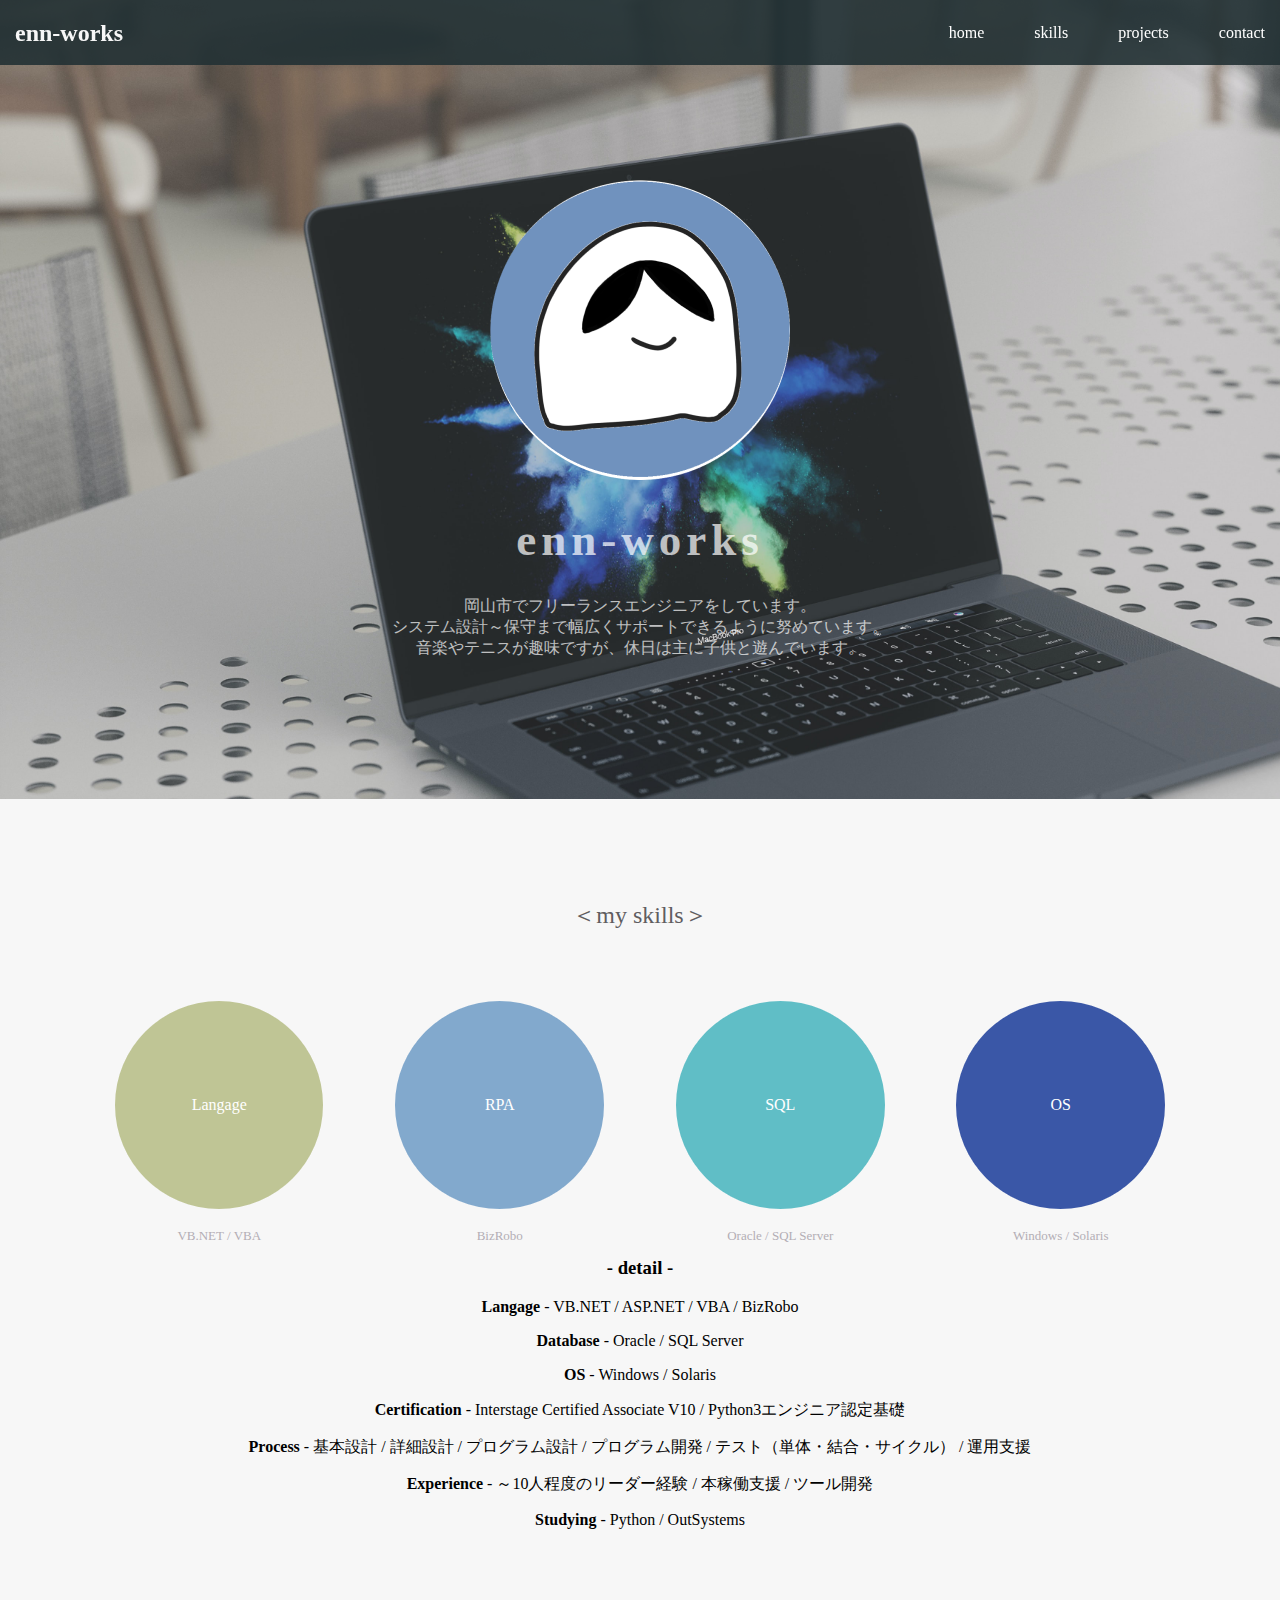
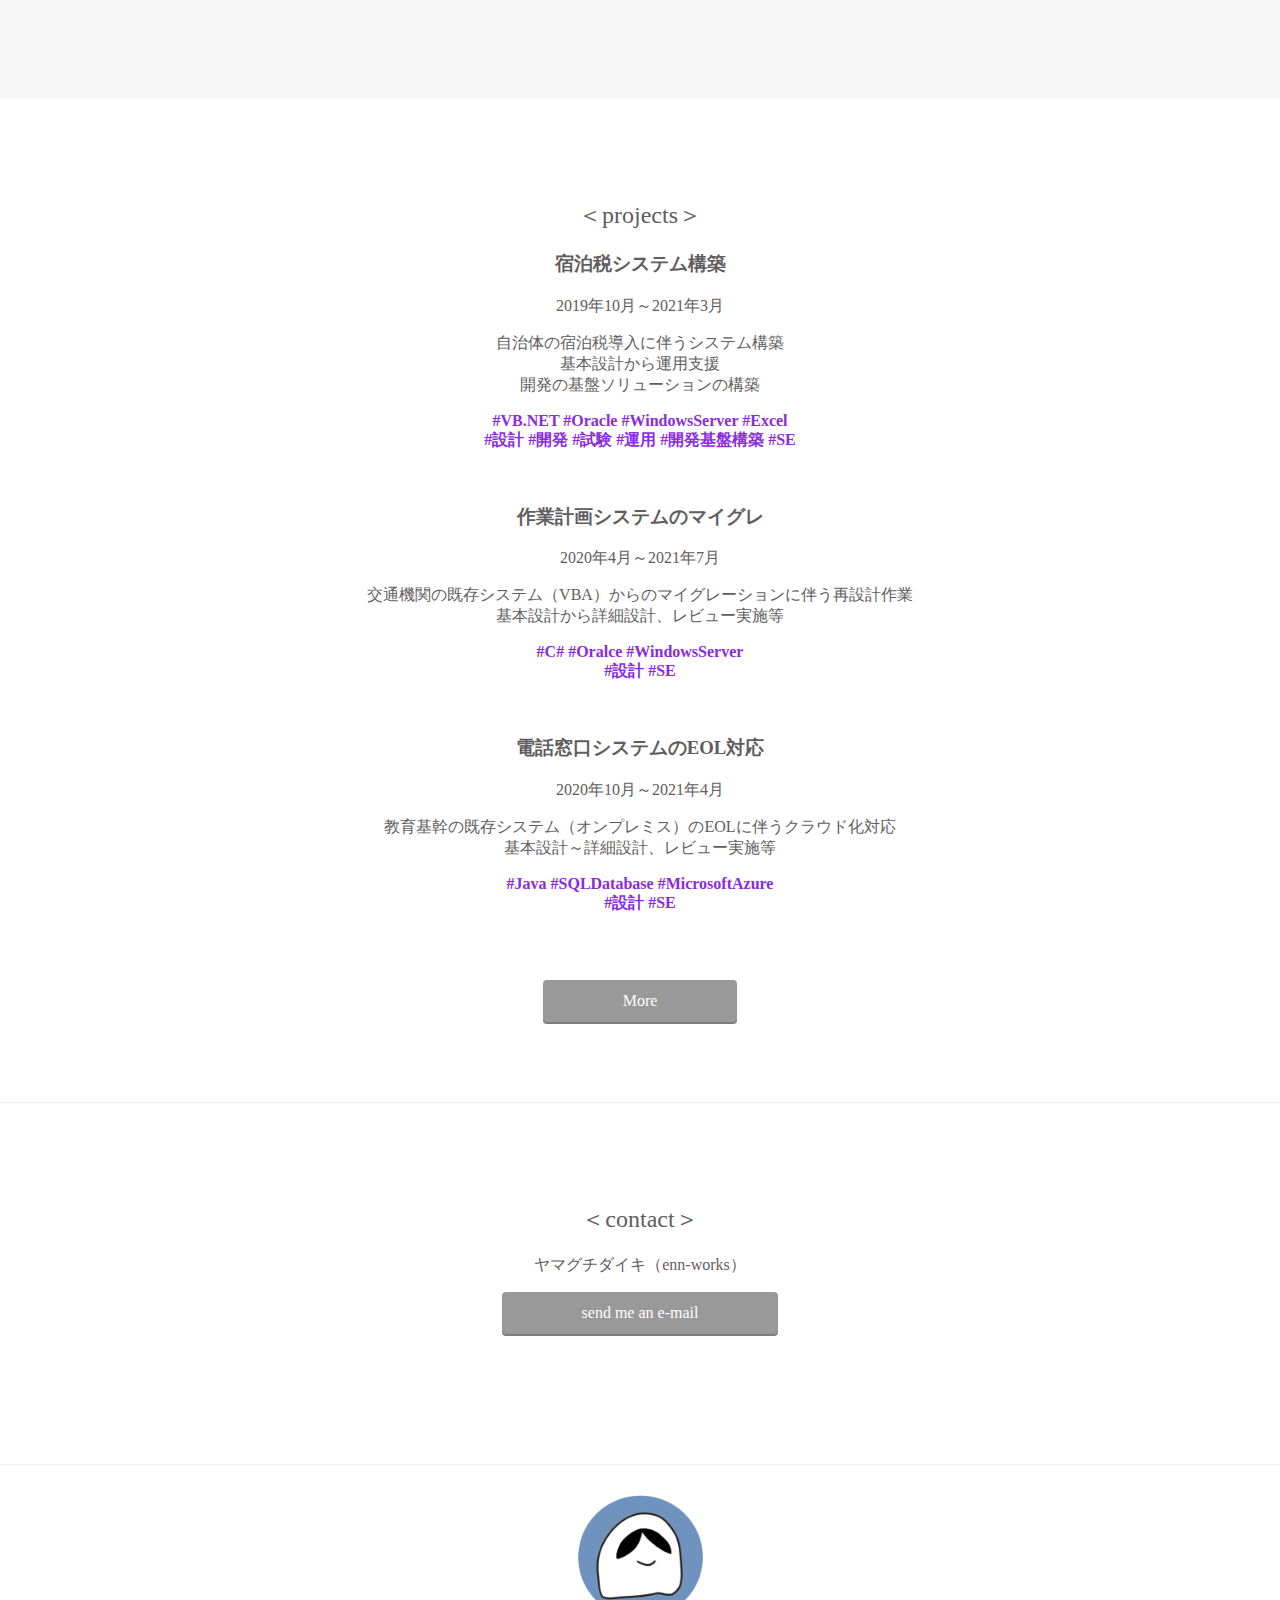
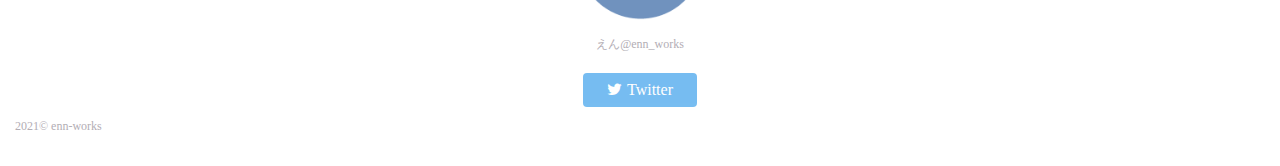
==== commit 0a9721bb: "Update index.html" ====
--- a/index.html
+++ b/index.html
@@ -17,7 +17,6 @@
       <div class="header-left">
         <h2>enn-works</h2>
       </div>
-      <span class="fa fa-bars menu-icon"></span>
       <div class="header-right">
         <a href="index.html">home</a>
         <a href="#skills">skills</a>
--- a/stylesheet.css
+++ b/stylesheet.css
@@ -113,7 +113,7 @@
 }
 
 .skill-wrapper {
-  height: 800px;
+  height: 900px;
   padding-bottom: 80px;
   padding-left: 5%;
   padding-right: 5%;
@@ -216,7 +216,7 @@
   }
 
   .skill-wrapper {
-    height: 990px;
+    height: 1200px;
   }
 
   footer {
@@ -224,9 +224,13 @@
   }
 }
 
-@media all and (max-width: 750px) {
+@media all and (max-width: 768px) {
   .top-wrapper h1 {
     font-size: 32px;
+  }
+
+  .skill-wrapper {
+    height: 1600px;
   }
 
   .heading h2 {
@@ -263,6 +267,11 @@
     font-size: 14px;
   }
 
+  .header-icon {
+    width: 40%;
+    height: 40%;
+  }
+
   .skill {
     width: 100%;
   }
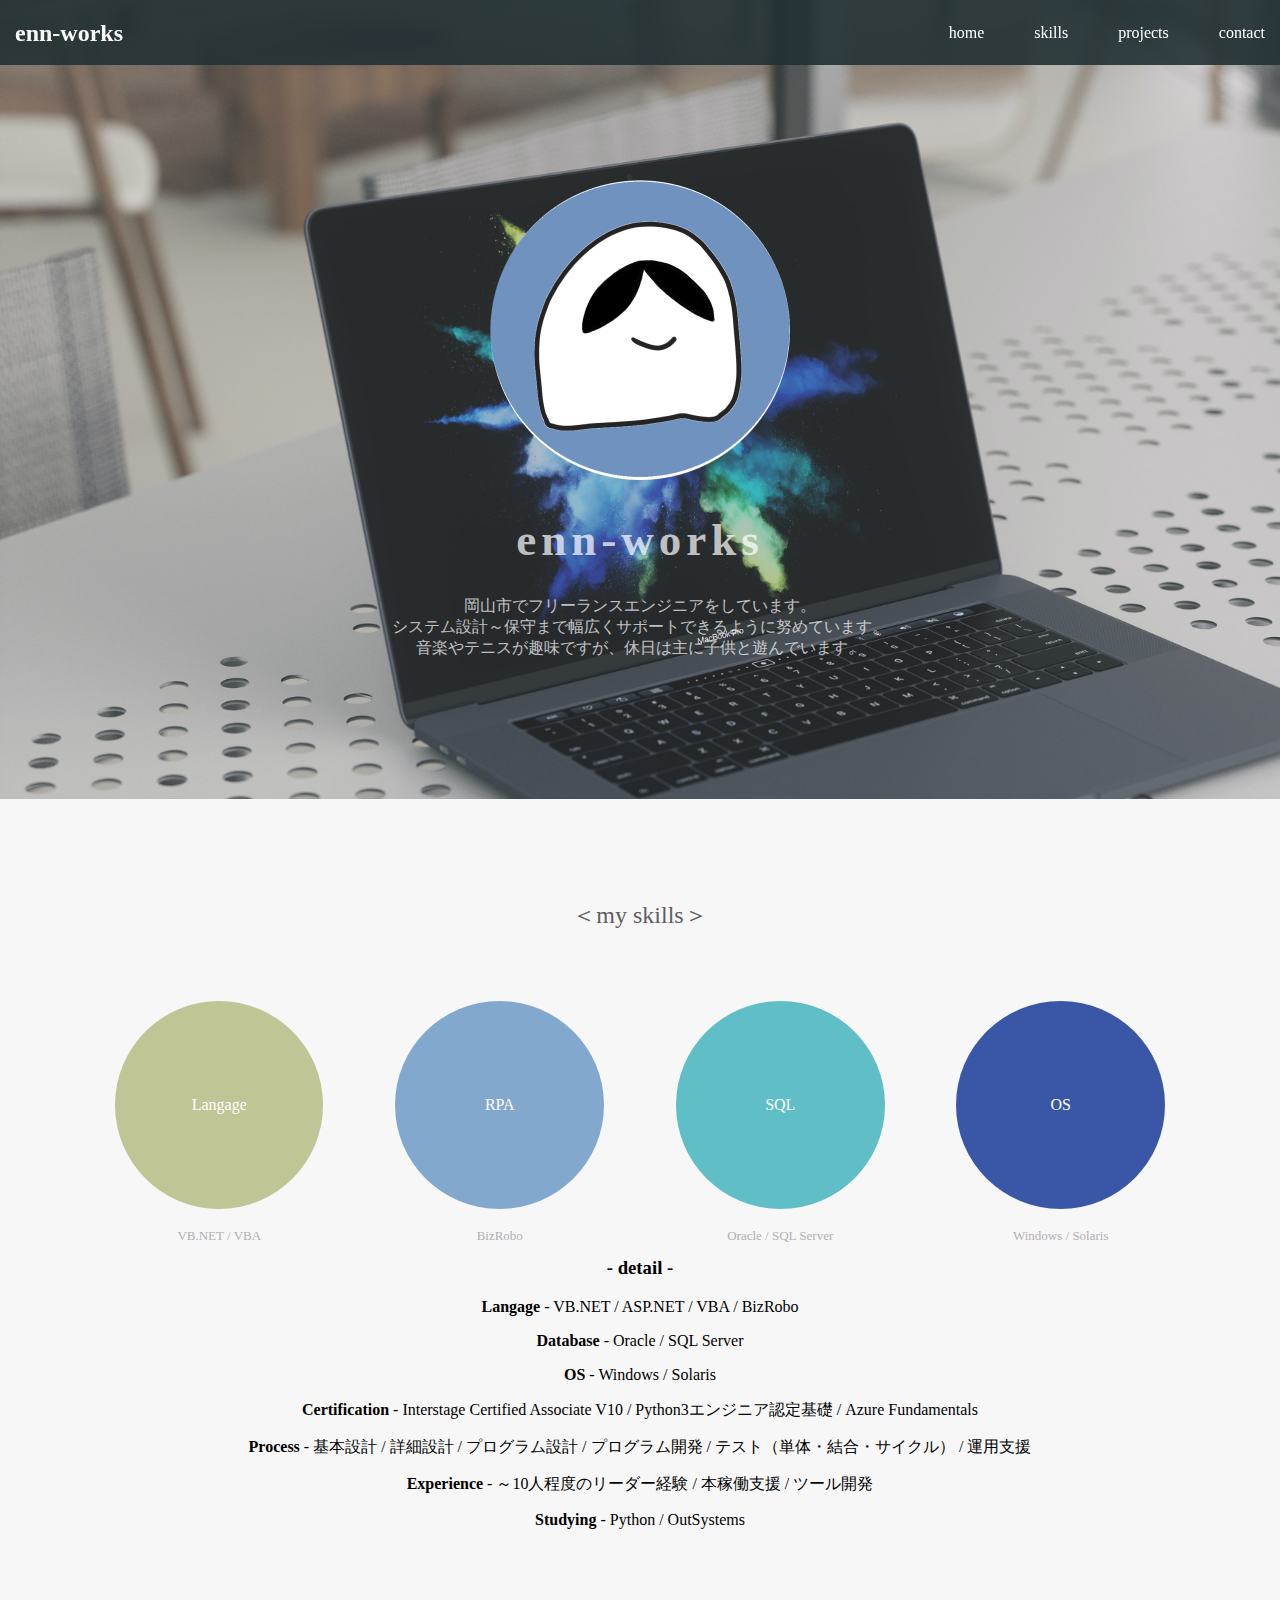
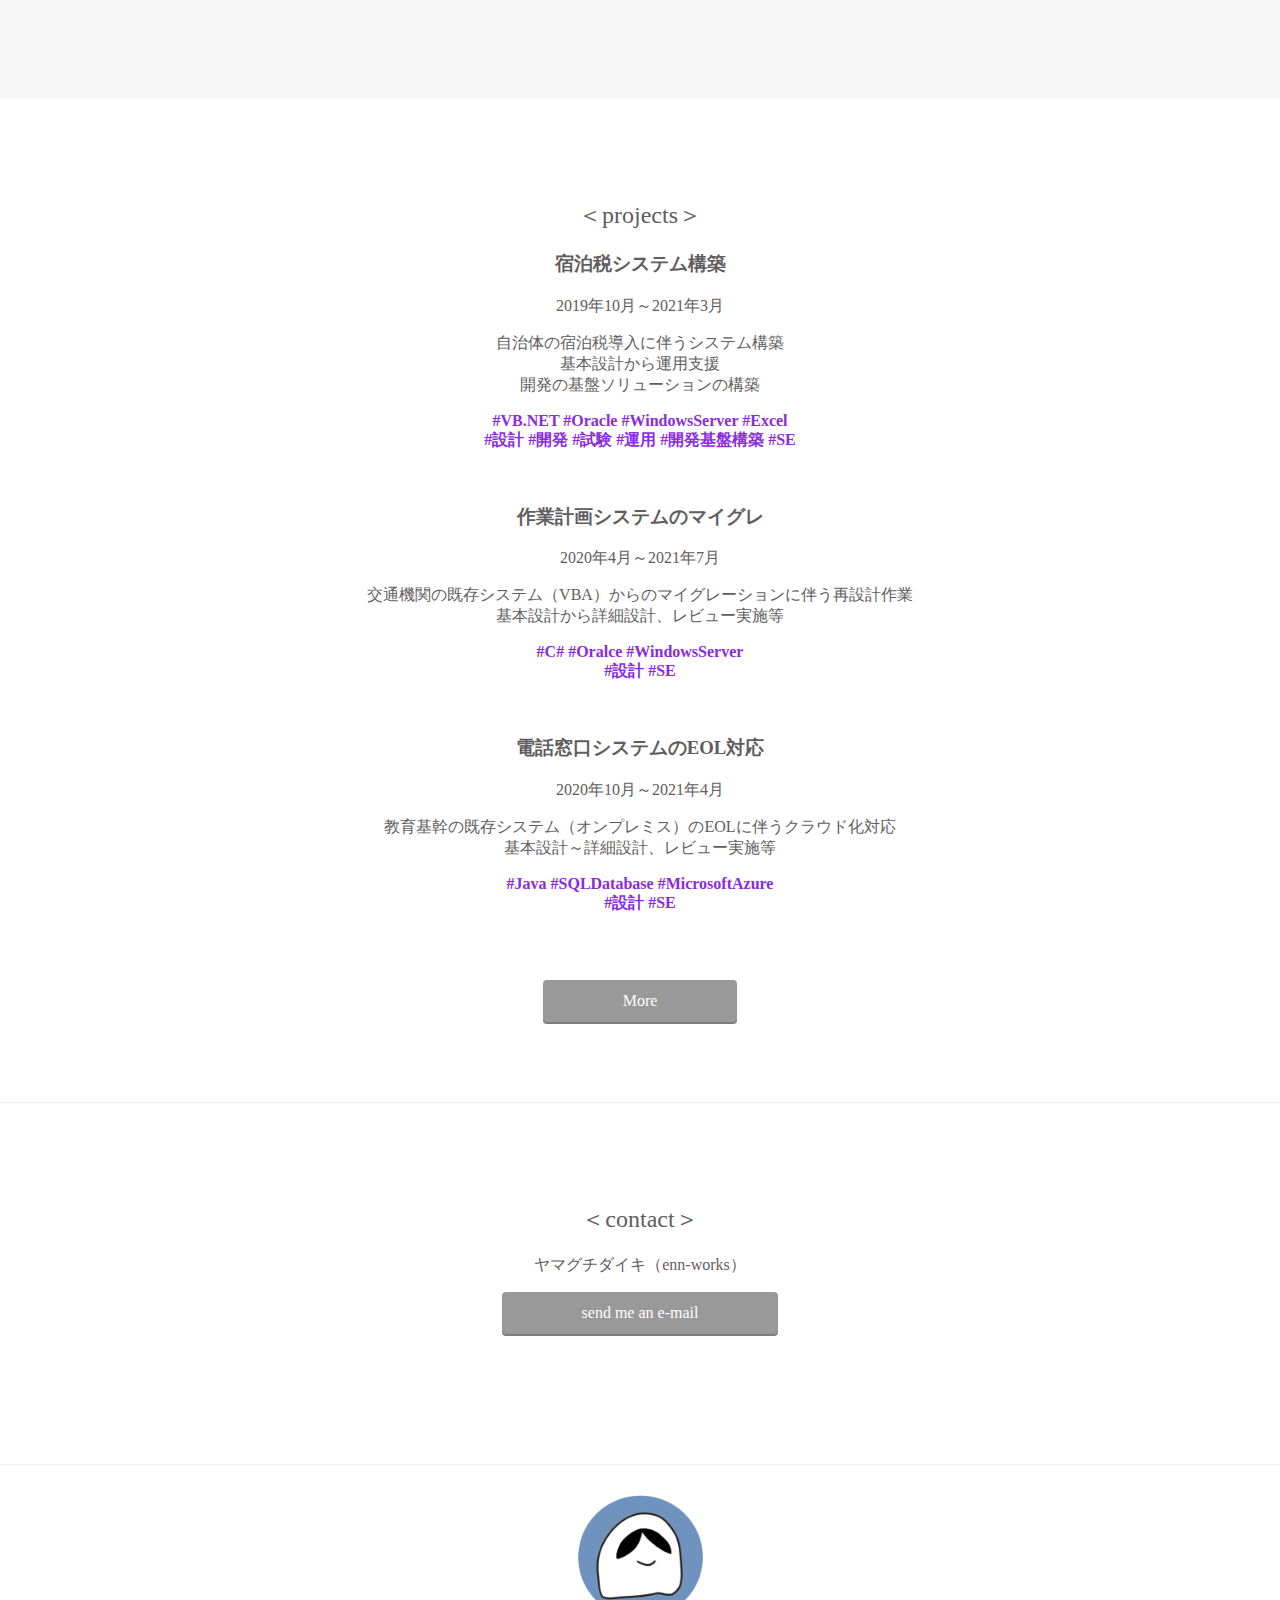
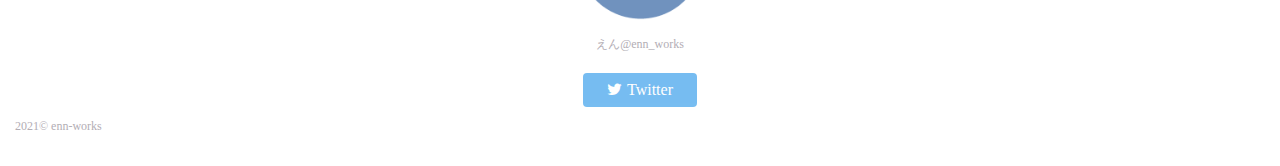
==== commit 15fb3c4f: "Update index.html" ====
--- a/index.html
+++ b/index.html
@@ -72,7 +72,7 @@
           <p><b>Langage</b> - VB.NET / ASP.NET / VBA / BizRobo</p>
           <p><b>Database</b> - Oracle / SQL Server</p>
           <p><b>OS</b> - Windows / Solaris</p>
-          <p><b>Certification</b> - Interstage Certified Associate V10 / Python3エンジニア認定基礎</p>
+          <p><b>Certification</b> - Interstage Certified Associate V10 / Python3エンジニア認定基礎 / Azure Fundamentals</p>
           <p><b>Process</b> - 基本設計 / 詳細設計 / プログラム設計 / プログラム開発 / テスト（単体・結合・サイクル） / 運用支援</p>
           <p><b>Experience</b> - ～10人程度のリーダー経験 / 本稼働支援 / ツール開発</p>
           <p><b>Studying</b> - Python / OutSystems</p>
